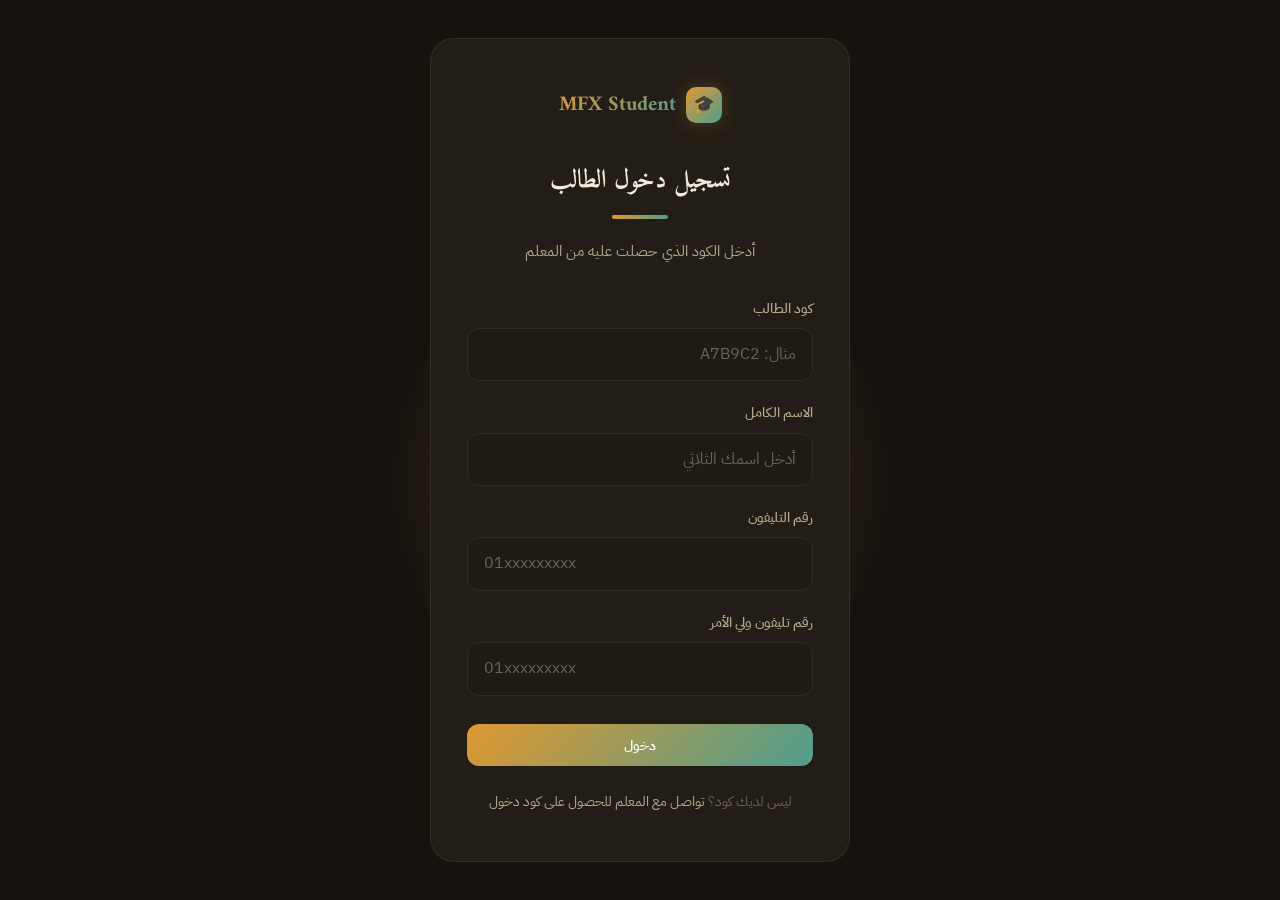
==== chat.html @ ab166a1b "Add files via upload" ====
<!DOCTYPE html>
<html lang="ar" dir="rtl">
<head>
  <meta charset="UTF-8">
  <meta name="viewport" content="width=device-width, initial-scale=1.0">
  <title>المحادثة مع المعلم | MFX Student</title>
  <link href="https://fonts.googleapis.com/css2?family=IBM+Plex+Sans+Arabic:wght@300;400;500;600;700&display=swap" rel="stylesheet">
  <link rel="stylesheet" href="css/style.css">
</head>
<body>
  <nav class="navbar">
    <div class="navbar-inner">
      <a href="index.html" class="logo">
        <div class="logo-mark">🎓</div>
        <span class="text-gradient">MFX Student</span>
      </a>
      <ul class="nav-links">
        <li><a href="index.html">كورساتي</a></li>
        <li><a href="dashboard.html">لوحتي</a></li>
        <li><a href="chat.html">💬 المعلم</a></li>
      </ul>
      <div class="nav-actions">
        <span style="color:var(--text-secondary); font-size:0.9rem;">مرحباً، <span id="nav-name">—</span></span>
        <button class="btn btn-ghost" onclick="logout()">🚪 خروج</button>
      </div>
    </div>
  </nav>

  <section style="padding: 110px 0 40px;">
    <div class="container" style="max-width:700px;">
      <h1 style="font-size:1.6rem; margin-bottom:4px;">💬 المحادثة مع المعلم</h1>
      <p style="color:var(--text-secondary); margin-bottom:24px;">اسأل معلمك عن أي حاجة محتاج توضيح فيها</p>

      <div style="background:var(--bg-card); border:1px solid var(--border); border-radius:var(--radius-lg); display:flex; flex-direction:column; height:60vh;">
        <div id="chat-messages" style="flex:1; overflow-y:auto; padding:20px; display:flex; flex-direction:column; gap:12px;">
          <div class="skel" style="height:40px;"></div>
        </div>
        <div class="empty" id="chat-empty" style="display:none; padding:24px;">
          <div class="empty-icon" style="font-size:2.5rem;">💬</div>
          <h3>ابدأ المحادثة</h3>
          <p>اكتب أول رسالة لمعلمك</p>
        </div>
        <div style="display:flex; gap:10px; padding:16px; border-top:1px solid var(--border);">
          <input type="text" id="chat-input" class="inp" placeholder="اكتب رسالتك..." maxlength="4000" onkeydown="if(event.key==='Enter') sendChatMessage()">
          <button class="btn btn-primary" onclick="sendChatMessage()">إرسال</button>
        </div>
      </div>
    </div>
  </section>

  <script src="js/app.js"></script>
</body>
</html>
---- css/style.css ----
@import url('https://fonts.googleapis.com/css2?family=Amiri:ital,wght@0,400;0,700;1,400&family=IBM+Plex+Sans+Arabic:wght@300;400;500;600;700&display=swap');

/* ============================================================
   "دفتر وحبر" (Notebook & Ink) — a warm, low-glare study theme.
   Built deliberately AWAY from the two AI-default looks: this is
   not cream-paper-with-terracotta, and not near-black-with-neon.
   Instead: a warm charcoal-brown (never pure black — easier on
   the eyes for long exam sessions) with a honey-amber "highlighter"
   accent and a muted ink-teal second accent. Amiri (a classical
   Arabic Naskh serif) carries headings — a nod to exam paper and
   handwritten notebooks — while IBM Plex Sans Arabic stays for
   body text and UI, where clarity matters more than character.
   ============================================================ */
:root {
  --bg: #16130f;
  --bg-elevated: #1e1a14;
  --bg-card: #221d16;
  --bg-glass: rgba(34, 29, 22, 0.72);
  --border: rgba(244, 228, 193, 0.08);
  --border-hover: rgba(244, 228, 193, 0.18);
  --text: #f3ead9;
  --text-secondary: #b6a98e;
  --text-muted: #6e6350;
  --accent: #e0982f;
  --accent-light: #f0b45c;
  --accent-glow: rgba(224, 152, 47, 0.25);
  --accent-2: #4f9d8f;
  --accent-2-glow: rgba(79, 157, 143, 0.2);
  --success: #6fae4e;
  --warning: #e0982f;
  --danger: #cf5d4c;
  --radius-sm: 8px;
  --radius-md: 12px;
  --radius-lg: 16px;
  --radius-xl: 24px;
  --shadow-sm: 0 1px 2px rgba(0,0,0,0.4);
  --shadow-md: 0 4px 20px rgba(0,0,0,0.5);
  --shadow-lg: 0 8px 40px rgba(0,0,0,0.6);
  --shadow-glow: 0 0 40px var(--accent-glow);
  --transition: all 0.25s cubic-bezier(0.4, 0, 0.2, 1);
  --font-display: 'Amiri', 'IBM Plex Sans Arabic', serif;
}

* { margin:0; padding:0; box-sizing:border-box; }
html { scroll-behavior:smooth; }
body {
  font-family: 'IBM Plex Sans Arabic', sans-serif;
  background:
    radial-gradient(circle at 1.5px 1.5px, rgba(244,228,193,0.05) 1px, transparent 0) 0 0/22px 22px,
    var(--bg);
  color: var(--text);
  line-height: 1.7;
  min-height: 100vh;
  direction: rtl;
  -webkit-font-smoothing: antialiased;
}
h1, h2 { font-family: var(--font-display); }

::-webkit-scrollbar { width: 6px; }
::-webkit-scrollbar-track { background: transparent; }
::-webkit-scrollbar-thumb { background: var(--text-muted); border-radius: 3px; }
::selection { background: var(--accent); color: #1a1509; }

/* Visible keyboard focus everywhere — never removed, only restyled */
a:focus-visible, button:focus-visible, input:focus-visible, textarea:focus-visible,
select:focus-visible, .btn:focus-visible, .opt:focus-within {
  outline: 2px solid var(--accent);
  outline-offset: 2px;
}

@media (prefers-reduced-motion: reduce) {
  .anim, .skel { animation: none !important; opacity: 1 !important; }
  * { transition-duration: 0.01ms !important; }
}

.container { max-width: 1200px; margin:0 auto; padding: 0 24px; }
.section { padding: 100px 0; }

.text-gradient {
  font-family: var(--font-display);
  background: linear-gradient(135deg, var(--accent) 0%, var(--accent-2) 100%);
  -webkit-background-clip: text;
  -webkit-text-fill-color: transparent;
  background-clip: text;
}

.glass {
  background: var(--bg-glass);
  backdrop-filter: blur(20px) saturate(180%);
  -webkit-backdrop-filter: blur(20px) saturate(180%);
  border: 1px solid var(--border);
}

/* Navbar */
.navbar {
  position: fixed;
  top:0; left:0; right:0;
  z-index: 1000;
  height: 72px;
  display: flex;
  align-items: center;
  background: rgba(22,19,15,0.82);
  backdrop-filter: blur(20px);
  border-bottom: 1px solid var(--border);
}
.navbar-inner {
  width: 100%;
  max-width: 1200px;
  margin: 0 auto;
  padding: 0 24px;
  display: flex;
  align-items: center;
  justify-content: space-between;
}
.logo {
  display: flex;
  align-items: center;
  gap: 10px;
  text-decoration: none;
  color: var(--text);
  font-weight: 700;
  font-size: 1.3rem;
}
.logo-mark {
  width: 36px; height: 36px;
  border-radius: 10px;
  background: linear-gradient(135deg, var(--accent), var(--accent-2));
  display: flex;
  align-items: center;
  justify-content: center;
  font-size: 1.1rem;
  box-shadow: 0 0 20px var(--accent-glow);
}
.nav-links {
  display: flex;
  gap: 32px;
  list-style: none;
}
.nav-links a {
  color: var(--text-secondary);
  text-decoration: none;
  font-size: 0.9rem;
  font-weight: 500;
  transition: var(--transition);
  position: relative;
}
.nav-links a:hover { color: var(--text); }
.nav-links a::after {
  content: '';
  position: absolute;
  bottom: -6px; left: 50%;
  transform: translateX(-50%);
  width: 0; height: 2px;
  background: linear-gradient(90deg, var(--accent), var(--accent-2));
  border-radius: 2px;
  transition: var(--transition);
}
.nav-links a:hover::after { width: 100%; }
.nav-actions { display: flex; gap: 12px; align-items: center; }

/* Buttons */
.btn {
  display: inline-flex;
  align-items: center;
  justify-content: center;
  gap: 8px;
  padding: 10px 22px;
  border-radius: var(--radius-md);
  font-size: 0.9rem;
  font-weight: 600;
  text-decoration: none;
  border: none;
  cursor: pointer;
  transition: var(--transition);
  font-family: inherit;
  white-space: nowrap;
}
.btn-primary {
  background: linear-gradient(135deg, var(--accent), var(--accent-2));
  color: white;
  box-shadow: 0 0 0 0 var(--accent-glow);
}
.btn-primary:hover {
  transform: translateY(-2px);
  box-shadow: 0 8px 30px var(--accent-glow), 0 0 0 1px rgba(244,228,193,0.12) inset;
}
.btn-secondary {
  background: var(--bg-elevated);
  color: var(--text);
  border: 1px solid var(--border);
}
.btn-secondary:hover {
  border-color: var(--border-hover);
  background: rgba(244,228,193,0.04);
  transform: translateY(-1px);
}
.btn-ghost {
  background: transparent;
  color: var(--text-secondary);
}
.btn-ghost:hover { color: var(--text); }
.btn-danger {
  background: rgba(239,68,68,0.1);
  color: var(--danger);
  border: 1px solid rgba(239,68,68,0.2);
}
.btn-danger:hover {
  background: rgba(239,68,68,0.2);
  transform: translateY(-1px);
}
.btn-lg { padding: 14px 32px; font-size: 1rem; }
.btn-sm { padding: 6px 14px; font-size: 0.8rem; }

/* Hero */
.hero {
  position: relative;
  padding: 160px 0 100px;
  overflow: hidden;
  text-align: center;
}
.hero::before {
  content: '';
  position: absolute;
  top: -50%; left: 50%;
  transform: translateX(-50%);
  width: 800px; height: 800px;
  background: radial-gradient(circle, var(--accent-glow) 0%, transparent 70%);
  pointer-events: none;
}
.hero h1 {
  font-size: clamp(2.5rem, 6vw, 4.5rem);
  font-weight: 700;
  line-height: 1.15;
  margin-bottom: 24px;
  position: relative;
  z-index: 1;
  letter-spacing: -0.02em;
}
.hero p {
  font-size: 1.2rem;
  color: var(--text-secondary);
  max-width: 560px;
  margin: 0 auto 40px;
  position: relative;
  z-index: 1;
}
.hero-actions {
  display: flex;
  gap: 16px;
  justify-content: center;
  flex-wrap: wrap;
  position: relative;
  z-index: 1;
}

/* Cards */
.card {
  background: var(--bg-card);
  border: 1px solid var(--border);
  border-radius: var(--radius-lg);
  overflow: hidden;
  transition: var(--transition);
  position: relative;
}
.card::before {
  content: '';
  position: absolute;
  top: 0; left: 0; right: 0;
  height: 1px;
  background: linear-gradient(90deg, transparent, rgba(244,228,193,0.1), transparent);
}
.card:hover {
  border-color: var(--border-hover);
  transform: translateY(-6px);
  box-shadow: var(--shadow-lg), 0 0 60px rgba(224,152,47,0.08);
}
.card-img {
  width: 100%;
  height: 200px;
  background: linear-gradient(135deg, #241f17 0%, #17140f 50%, #241f17 100%);
  display: flex;
  align-items: center;
  justify-content: center;
  font-size: 3.5rem;
  position: relative;
  overflow: hidden;
}
.card-img::after {
  content: '';
  position: absolute;
  inset: 0;
  background: linear-gradient(to top, var(--bg-card), transparent 60%);
}
.card-body { padding: 24px; }
.card-tag {
  display: inline-block;
  padding: 4px 12px;
  background: rgba(224,152,47,0.1);
  color: var(--accent-light);
  border-radius: 100px;
  font-size: 0.75rem;
  font-weight: 600;
  margin-bottom: 12px;
}
.card h3 { font-size: 1.15rem; font-weight: 600; margin-bottom: 8px; line-height: 1.4; }
.card p { color: var(--text-secondary); font-size: 0.9rem; line-height: 1.7; margin-bottom: 16px; }
.card-footer {
  display: flex;
  align-items: center;
  justify-content: space-between;
  padding-top: 16px;
  border-top: 1px solid var(--border);
}
.card-price { font-size: 1.4rem; font-weight: 700; }
.card-price span { font-size: 0.8rem; color: var(--text-muted); font-weight: 400; }

/* Grids */
.grid-3 {
  display: grid;
  grid-template-columns: repeat(auto-fill, minmax(320px, 1fr));
  gap: 24px;
}
.grid-4 {
  display: grid;
  grid-template-columns: repeat(auto-fill, minmax(260px, 1fr));
  gap: 20px;
}

/* Feature cards */
.feature-card {
  padding: 32px;
  background: var(--bg-card);
  border: 1px solid var(--border);
  border-radius: var(--radius-lg);
  transition: var(--transition);
}
.feature-card:hover {
  border-color: rgba(224,152,47,0.3);
  box-shadow: 0 0 40px rgba(224,152,47,0.06);
}
.feature-icon {
  width: 48px; height: 48px;
  border-radius: var(--radius-md);
  background: linear-gradient(135deg, var(--accent), var(--accent-2));
  display: flex;
  align-items: center;
  justify-content: center;
  font-size: 1.4rem;
  margin-bottom: 20px;
  box-shadow: 0 4px 20px var(--accent-glow);
}
.feature-card h3 { font-size: 1.05rem; font-weight: 600; margin-bottom: 8px; }
.feature-card p { color: var(--text-secondary); font-size: 0.9rem; line-height: 1.7; }

/* Tabs */
.tabs {
  display: flex;
  gap: 4px;
  border-bottom: 1px solid var(--border);
  margin-bottom: 32px;
  overflow-x: auto;
}
.tab {
  padding: 14px 24px;
  background: none;
  border: none;
  color: var(--text-secondary);
  font-family: inherit;
  font-size: 0.9rem;
  font-weight: 600;
  cursor: pointer;
  border-bottom: 2px solid transparent;
  transition: var(--transition);
  white-space: nowrap;
}
.tab:hover { color: var(--text); }
.tab.active { color: var(--text); border-bottom-color: var(--accent); }

/* Accordion */
.accordion-item {
  background: var(--bg-card);
  border: 1px solid var(--border);
  border-radius: var(--radius-md);
  overflow: hidden;
  margin-bottom: 8px;
}
.accordion-header {
  padding: 18px 22px;
  display: flex;
  align-items: center;
  justify-content: space-between;
  cursor: pointer;
  transition: var(--transition);
  user-select: none;
}
.accordion-header:hover { background: rgba(244,228,193,0.03); }
.accordion-header h4 { font-size: 0.95rem; font-weight: 600; }
.accordion-header .meta {
  display: flex;
  align-items: center;
  gap: 16px;
  color: var(--text-muted);
  font-size: 0.85rem;
}
.accordion-content {
  padding: 0 22px 22px;
  display: none;
}
.accordion-item.open .accordion-content { display: block; }
.accordion-item.open .accordion-header { border-bottom: 1px solid var(--border); }

/* Exam */
.exam-wrap {
  max-width: 800px;
  margin: 0 auto;
  padding: 120px 24px 60px;
}
.exam-header { text-align: center; margin-bottom: 48px; }
.timer {
  display: inline-flex;
  align-items: center;
  gap: 10px;
  padding: 10px 24px;
  background: var(--bg-card);
  border: 1px solid var(--border);
  border-radius: 100px;
  font-size: 1.1rem;
  font-weight: 700;
  font-family: monospace;
  letter-spacing: 1px;
  transition: var(--transition);
}
/* Last minute of an exam — clear, calm urgency: color only, no motion
   that could distract from actually finishing the exam. */
.timer.timer-low {
  color: var(--danger);
  border-color: var(--danger);
  background: rgba(207,93,76,0.08);
}

/* Question navigator — answered vs. unanswered at a glance, so a student
   can jump straight to what's left instead of re-reading every question. */
.q-nav-pill {
  width: 38px; height: 38px; border-radius: 50%; padding: 0;
  border: 1px solid var(--border); background: var(--bg-card);
  color: var(--text-secondary); font-weight: 600; font-size: 0.85rem;
  cursor: pointer; transition: var(--transition);
}
.q-nav-pill:hover { border-color: var(--border-hover); }
.q-nav-pill.answered {
  background: rgba(79,157,143,0.12); border-color: var(--accent-2); color: var(--accent-2);
}
.q-nav-pill.current {
  background: linear-gradient(135deg, var(--accent), var(--accent-2));
  border-color: transparent; color: #1a1509;
  box-shadow: 0 0 0 3px var(--accent-glow);
}
.q-card {
  background: var(--bg-card);
  border: 1px solid var(--border);
  border-radius: var(--radius-lg);
  padding: 32px;
  margin-bottom: 20px;
}
.q-num {
  display: inline-block;
  padding: 4px 14px;
  background: linear-gradient(135deg, var(--accent), var(--accent-2));
  color: white;
  border-radius: 100px;
  font-size: 0.75rem;
  font-weight: 700;
  margin-bottom: 16px;
}
.q-text { font-size: 1.1rem; font-weight: 600; margin-bottom: 24px; line-height: 1.8; }
.opts { display: flex; flex-direction: column; gap: 10px; }
.opt {
  display: flex;
  align-items: center;
  gap: 14px;
  padding: 16px 20px;
  background: var(--bg-elevated);
  border: 1px solid var(--border);
  border-radius: var(--radius-md);
  cursor: pointer;
  transition: var(--transition);
}
.opt:hover { border-color: rgba(224,152,47,0.4); background: rgba(224,152,47,0.04); }
.opt input[type="radio"] { width: 20px; height: 20px; accent-color: var(--accent); flex-shrink: 0; }
.opt.sel { border-color: var(--accent); background: rgba(224,152,47,0.08); }

/* Auth */
.auth-wrap {
  min-height: 100vh;
  display: flex;
  align-items: center;
  justify-content: center;
  padding: 24px;
  position: relative;
  overflow: hidden;
}
.auth-wrap::before {
  content: '';
  position: absolute;
  top: 20%; left: 50%;
  transform: translateX(-50%);
  width: 600px; height: 600px;
  background: radial-gradient(circle, var(--accent-glow) 0%, transparent 60%);
  pointer-events: none;
}
.auth-card {
  width: 100%;
  max-width: 420px;
  background: var(--bg-card);
  border: 1px solid var(--border);
  border-radius: var(--radius-xl);
  padding: 48px 36px;
  position: relative;
  z-index: 1;
}
.auth-card .logo { justify-content: center; margin-bottom: 36px; }
.auth-card h2 {
  text-align: center; margin-bottom: 20px; font-size: 1.6rem;
  position: relative; padding-bottom: 16px;
}
/* Signature motif: a short two-tone "highlighter" stroke under the title —
   the one deliberately handmade-feeling accent in an otherwise disciplined,
   quiet layout. Pure CSS, no image asset. */
.auth-card h2::after {
  content: '';
  position: absolute; bottom: 0; right: 50%; transform: translateX(50%);
  width: 56px; height: 4px; border-radius: 4px;
  background: linear-gradient(90deg, var(--accent), var(--accent-2));
}
.auth-card > p { text-align: center; color: var(--text-secondary); margin-bottom: 32px; font-size: 0.95rem; }
.form-group { margin-bottom: 20px; }
.form-group label {
  display: block;
  margin-bottom: 8px;
  font-size: 0.85rem;
  font-weight: 500;
  color: var(--text-secondary);
}
.inp {
  width: 100%;
  padding: 13px 16px;
  background: var(--bg-elevated);
  border: 1px solid var(--border);
  border-radius: var(--radius-md);
  color: var(--text);
  font-family: inherit;
  font-size: 0.95rem;
  transition: var(--transition);
}
.inp:focus { outline: none; border-color: var(--accent); box-shadow: 0 0 0 3px var(--accent-glow); }
.inp::placeholder { color: var(--text-muted); }

/* Empty states */
.empty {
  text-align: center;
  padding: 80px 24px;
  color: var(--text-muted);
}
.empty-icon { font-size: 4rem; margin-bottom: 20px; opacity: 0.5; }
.empty h3 { color: var(--text-secondary); margin-bottom: 8px; font-size: 1.1rem; }
.empty p { font-size: 0.9rem; max-width: 400px; margin: 0 auto; }

/* Badges */
.badge {
  display: inline-flex;
  align-items: center;
  gap: 6px;
  padding: 5px 12px;
  border-radius: 100px;
  font-size: 0.75rem;
  font-weight: 600;
}
.badge-ok { background: rgba(34,197,94,0.1); color: #4ade80; }
.badge-warn { background: rgba(245,158,11,0.1); color: #fbbf24; }
.badge-err { background: rgba(239,68,68,0.1); color: #f87171; }
.badge-info { background: rgba(224,152,47,0.1); color: var(--accent-light); }

/* Progress */
.prog { width: 100%; height: 6px; background: var(--bg-elevated); border-radius: 100px; overflow: hidden; }
.prog-fill { height: 100%; background: linear-gradient(90deg, var(--accent), var(--accent-2)); border-radius: 100px; transition: width 0.5s ease; }

/* Toast */
.toast {
  position: fixed;
  bottom: 28px;
  left: 50%;
  transform: translateX(-50%) translateY(100px);
  padding: 14px 28px;
  background: var(--bg-card);
  border: 1px solid var(--border);
  border-radius: var(--radius-md);
  color: var(--text);
  font-size: 0.9rem;
  font-weight: 500;
  z-index: 9999;
  opacity: 0;
  transition: all 0.4s cubic-bezier(0.4, 0, 0.2, 1);
  box-shadow: var(--shadow-lg);
}
.toast.on { transform: translateX(-50%) translateY(0); opacity: 1; }

/* Section header */
.sec-head { text-align: center; margin-bottom: 64px; }
.sec-head h2 {
  font-size: clamp(1.8rem, 4vw, 2.6rem); margin-bottom: 20px; font-weight: 700;
  position: relative; display: inline-block; padding-bottom: 18px;
}
.sec-head h2::after {
  content: '';
  position: absolute; bottom: 0; right: 50%; transform: translateX(50%);
  width: 72px; height: 4px; border-radius: 4px;
  background: linear-gradient(90deg, var(--accent), var(--accent-2));
}
.sec-head p { color: var(--text-secondary); font-size: 1.05rem; max-width: 520px; margin: 0 auto; line-height: 1.7; }

/* Footer */
.footer {
  border-top: 1px solid var(--border);
  padding: 40px 0;
  text-align: center;
  color: var(--text-muted);
  font-size: 0.85rem;
}

/* Animations */
@keyframes fadeUp {
  from { opacity: 0; transform: translateY(30px); }
  to { opacity: 1; transform: translateY(0); }
}
.anim { animation: fadeUp 0.7s ease forwards; opacity: 0; }
.d1 { animation-delay: 0.1s; }
.d2 { animation-delay: 0.2s; }
.d3 { animation-delay: 0.3s; }

/* Skeleton */
.skel {
  background: linear-gradient(90deg, var(--bg-elevated) 25%, var(--bg-card) 50%, var(--bg-elevated) 75%);
  background-size: 200% 100%;
  animation: shimmer 1.5s infinite;
  border-radius: var(--radius-md);
}
@keyframes shimmer {
  0% { background-position: 200% 0; }
  100% { background-position: -200% 0; }
}

/* Dashboard sidebar */
.dash-sidebar {
  width: 260px;
  height: 100vh;
  position: fixed;
  right: 0; top: 0;
  background: var(--bg-card);
  border-left: 1px solid var(--border);
  padding: 24px;
  z-index: 100;
  overflow-y: auto;
}
.dash-main {
  margin-right: 260px;
  padding: 96px 32px 32px;
  min-height: 100vh;
}
.dash-nav-item {
  display: flex;
  align-items: center;
  gap: 12px;
  padding: 12px 16px;
  border-radius: var(--radius-md);
  color: var(--text-secondary);
  text-decoration: none;
  font-size: 0.9rem;
  font-weight: 500;
  transition: var(--transition);
  margin-bottom: 4px;
}
.dash-nav-item:hover, .dash-nav-item.active {
  background: rgba(224,152,47,0.08);
  color: var(--text);
}
.dash-nav-item.active { border-right: 2px solid var(--accent); }

.stat-card {
  background: var(--bg-card);
  border: 1px solid var(--border);
  border-radius: var(--radius-lg);
  padding: 24px;
  transition: var(--transition);
}
.stat-card:hover { border-color: var(--border-hover); }
.stat-value { font-size: 2rem; font-weight: 700; margin-bottom: 4px; }
.stat-label { color: var(--text-secondary); font-size: 0.85rem; }

/* Table */
.table-wrap { overflow-x: auto; }
table {
  width: 100%;
  border-collapse: collapse;
  font-size: 0.9rem;
}
th, td {
  padding: 14px 16px;
  text-align: right;
  border-bottom: 1px solid var(--border);
}
th {
  color: var(--text-secondary);
  font-weight: 600;
  font-size: 0.8rem;
  text-transform: uppercase;
  letter-spacing: 0.5px;
}
tr:hover td { background: rgba(244,228,193,0.03); }

/* Leaderboard */
.leaderboard-item {
  display: flex;
  align-items: center;
  gap: 16px;
  padding: 16px 20px;
  background: var(--bg-card);
  border: 1px solid var(--border);
  border-radius: var(--radius-md);
  margin-bottom: 8px;
  transition: var(--transition);
}
.leaderboard-item:hover { border-color: var(--border-hover); }
.leaderboard-rank {
  width: 36px; height: 36px;
  border-radius: 50%;
  display: flex;
  align-items: center;
  justify-content: center;
  font-weight: 700;
  font-size: 0.9rem;
  flex-shrink: 0;
}
.rank-1 { background: linear-gradient(135deg, #fbbf24, #f59e0b); color: #000; }
.rank-2 { background: linear-gradient(135deg, #e5e7eb, #9ca3af); color: #000; }
.rank-3 { background: linear-gradient(135deg, #fdba74, #ea580c); color: #000; }
.rank-other { background: var(--bg-elevated); color: var(--text-secondary); }

/* Responsive */
@media (max-width: 768px) {
  .nav-links { display: none; }
  .hero { padding: 130px 0 60px; }
  .hero h1 { font-size: 2rem; }
  .section { padding: 60px 0; }
  .grid-3, .grid-4 { grid-template-columns: 1fr; }
  .auth-card { padding: 36px 24px; }
  .dash-sidebar { display: none; }
  .dash-main { margin-right: 0; padding: 80px 16px 16px; }

  /* Video / presentation viewer pages (video.html, presentation.html):
     on a phone, every extra pixel of top padding and side margin pushes
     the actual player further down and makes it narrower for no reason —
     this is the single biggest "does this feel made for my phone" cue,
     so the player gets almost the full screen width and the page starts
     right under the navbar instead of leaving a big empty gap. */
  .viewer-section { padding: 74px 0 24px !important; }
  .viewer-container { padding: 0 8px !important; }
  .viewer-frame-wrap { border-radius: 10px !important; }
}

@media (max-width: 480px) {
  /* Very small phones: shave the last bit of side margin so the frame
     is essentially edge-to-edge, matching how a native video app looks. */
  .viewer-container { padding: 0 4px !important; }
  .viewer-frame-wrap { border-radius: 6px !important; }
}

/* ===== Global loading spinner (lightweight, no heavy animation) ===== */
.mfx-spinner {
  display: inline-block;
  width: 18px;
  height: 18px;
  border: 2px solid rgba(255,255,255,0.25);
  border-top-color: currentColor;
  border-radius: 50%;
  animation: mfx-spin 0.6s linear infinite;
  vertical-align: -3px;
  margin-left: 8px;
}
@keyframes mfx-spin { to { transform: rotate(360deg); } }

.btn[disabled], .btn.is-loading {
  opacity: 0.7;
  cursor: not-allowed;
  pointer-events: none;
}

/* Full-page loading overlay shown while a page's initial data is being
   fetched, so the student sees a spinner instead of a blank page. */
.mfx-page-loader {
  position: fixed; inset: 0; z-index: 9999;
  display: flex; align-items: center; justify-content: center;
  background: var(--bg);
  transition: opacity 0.2s ease;
}
.mfx-page-loader.is-hiding { opacity: 0; pointer-events: none; }
.mfx-page-loader-content { display: flex; flex-direction: column; align-items: center; gap: 14px; }
.mfx-page-loader-credit {
  font-family: var(--font-display);
  font-size: 1rem; font-weight: 700; letter-spacing: 0.5px;
  background: linear-gradient(135deg, var(--accent), var(--accent-2));
  -webkit-background-clip: text; -webkit-text-fill-color: transparent; background-clip: text;
}
.mfx-page-loader-ring {
  width: 44px; height: 44px;
  border: 3px solid rgba(255,255,255,0.15);
  border-top-color: var(--accent);
  border-radius: 50%;
  animation: mfx-spin 0.7s linear infinite;
}

/* Full-card "pending results" state after submit but before the teacher
   publishes results — no score, no ranking, just a calm confirmation. */
.results-pending {
  text-align: center;
}
.results-pending .icon { font-size: 3rem; margin-bottom: 12px; }

/* Listening question audio player — rendered once and never re-created on
   answer selection, so it never restarts playback. */
.q-audio {
  width: 100%;
  margin-bottom: 16px;
}

/* Small inline autosave indicator */
.autosave-status {
  font-size: 0.75rem;
  color: var(--text-muted);
  margin-top: 8px;
  min-height: 1em;
}

/* ===== VOCABULARY SECTION ENHANCEMENTS ===== */
.vocab-card {
  display: flex;
  align-items: center;
  justify-content: space-between;
  gap: 12px;
  padding: 16px 20px;
  background: linear-gradient(135deg, var(--bg-card) 0%, var(--bg-elevated) 100%);
  border: 1px solid var(--border-hover);
  border-radius: var(--radius-md);
  transition: var(--transition);
  cursor: default;
}

.vocab-card:hover {
  background: linear-gradient(135deg, var(--bg-elevated) 0%, var(--bg-card) 100%);
  border-color: var(--accent-glow);
  box-shadow: 0 0 20px var(--accent-glow);
}

.vocab-word {
  font-weight: 600;
  font-size: 1.1rem;
  color: var(--text);
  letter-spacing: 0.5px;
}

.vocab-lang-badge {
  display: inline-block;
  padding: 4px 12px;
  background: var(--accent-glow);
  color: var(--accent);
  font-size: 0.75rem;
  font-weight: 600;
  border-radius: 20px;
  text-transform: uppercase;
}

.vocab-play-btn {
  padding: 8px 16px;
  font-size: 0.95rem;
  transition: var(--transition);
}

.vocab-play-btn:active {
  transform: scale(0.95);
}

/* ===== FORM ENHANCEMENTS ===== */
.btn.active {
  background: var(--accent) !important;
  color: #1a1509 !important;
  box-shadow: var(--shadow-glow) !important;
}

.mode-toggle {
  display: flex;
  gap: 8px;
  margin-bottom: 16px;
  border-bottom: 2px solid var(--border);
  padding-bottom: 12px;
}

.mode-toggle .btn {
  flex: 1;
  border-radius: var(--radius-md) var(--radius-md) 0 0;
  border-bottom: 3px solid transparent;
  transition: var(--transition);
}

.mode-toggle .btn.active {
  border-bottom-color: var(--accent);
  background: transparent;
  color: var(--accent);
}

.inp {
  font-size: 1rem;
  line-height: 1.6;
}

textarea.inp {
  resize: vertical;
  font-family: 'IBM Plex Sans Arabic', monospace;
}

/* ===== RESPONSIVE IMPROVEMENTS ===== */
@media (max-width: 768px) {
  .vocab-card {
    flex-direction: column;
    align-items: flex-start;
    gap: 12px;
  }
  
  .vocab-card > div:last-child {
    width: 100%;
    display: flex;
    gap: 8px;
  }
  
  .vocab-card .btn {
    flex: 1;
    min-width: 0;
  }

  .mode-toggle {
    flex-direction: column;
  }

  .mode-toggle .btn {
    border-bottom: none;
    border-right: 3px solid transparent;
  }

  .mode-toggle .btn.active {
    border-right-color: var(--accent);
    border-bottom: none;
  }
}

/* ===== LOADING STATE ===== */
.vocab-play-btn:disabled {
  opacity: 0.6;
  cursor: not-allowed;
}

.vocab-play-btn:disabled:hover {
  transform: none;
}
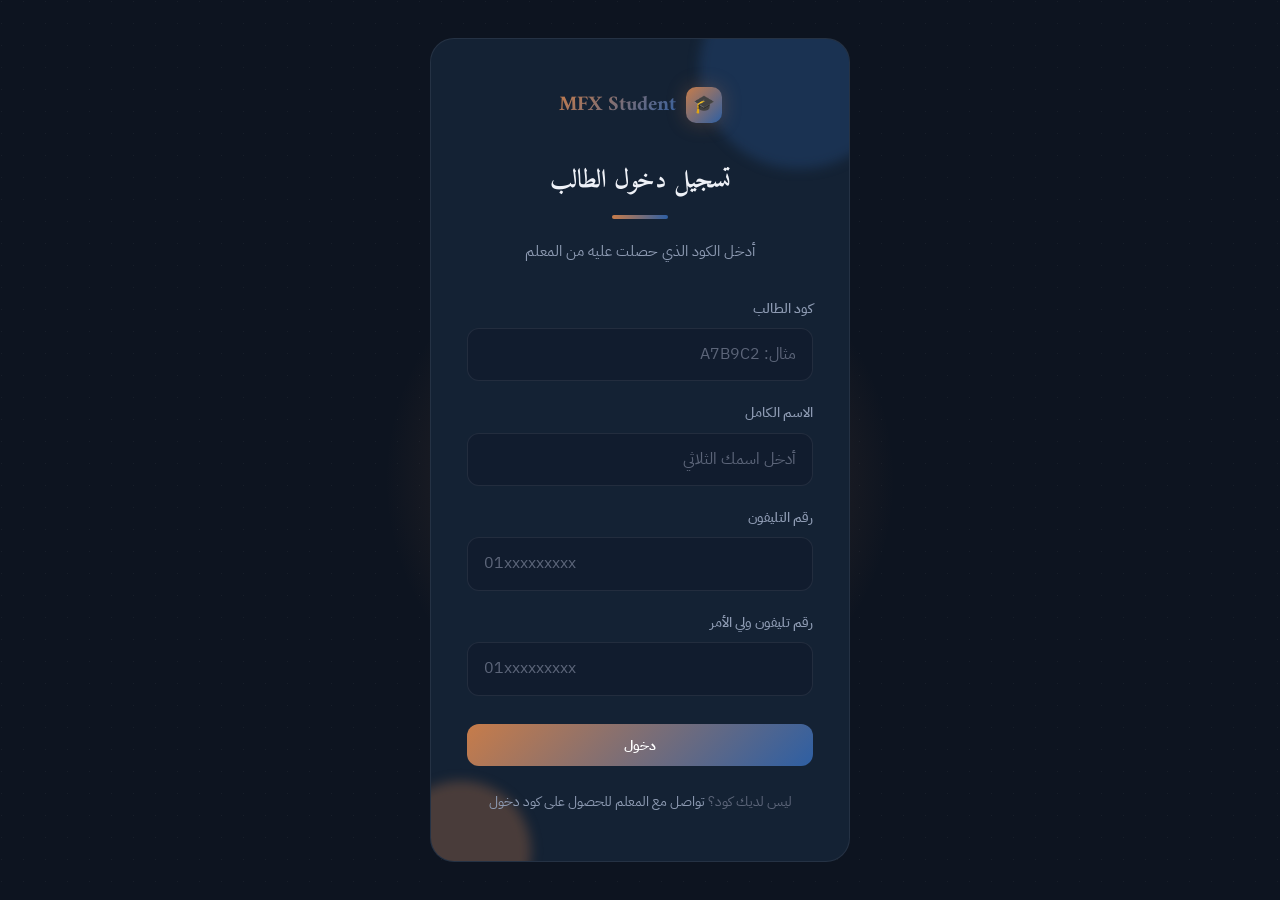
==== commit e02e6ad2: "Add files via upload" ====
--- a/chat.html
+++ b/chat.html
@@ -14,6 +14,7 @@
         <div class="logo-mark">🎓</div>
         <span class="text-gradient">MFX Student</span>
       </a>
+      <button class="mfx-nav-toggle" onclick="toggleMfxNav()" aria-label="فتح القائمة">☰</button>
       <ul class="nav-links">
         <li><a href="index.html">كورساتي</a></li>
         <li><a href="dashboard.html">لوحتي</a></li>
--- a/css/style.css
+++ b/css/style.css
@@ -13,23 +13,29 @@
    body text and UI, where clarity matters more than character.
    ============================================================ */
 :root {
-  --bg: #16130f;
-  --bg-elevated: #1e1a14;
-  --bg-card: #221d16;
-  --bg-glass: rgba(34, 29, 22, 0.72);
-  --border: rgba(244, 228, 193, 0.08);
-  --border-hover: rgba(244, 228, 193, 0.18);
-  --text: #f3ead9;
-  --text-secondary: #b6a98e;
-  --text-muted: #6e6350;
-  --accent: #e0982f;
-  --accent-light: #f0b45c;
-  --accent-glow: rgba(224, 152, 47, 0.25);
-  --accent-2: #4f9d8f;
-  --accent-2-glow: rgba(79, 157, 143, 0.2);
-  --success: #6fae4e;
-  --warning: #e0982f;
-  --danger: #cf5d4c;
+  /* "أزرق ليلي ونحاسي" (Midnight & Copper) — chosen design direction:
+     a cool midnight-blue base instead of the old warm charcoal-brown,
+     with a warm copper primary accent and a muted midnight-blue second
+     accent for contrast. Deliberately away from the purple/cyan
+     "generic AI" gradient look. Same tokens as the admin site, kept in
+     sync deliberately. */
+  --bg: #0d1420;
+  --bg-elevated: #111c2e;
+  --bg-card: #142234;
+  --bg-glass: rgba(20, 34, 52, 0.72);
+  --border: rgba(238, 241, 247, 0.08);
+  --border-hover: rgba(238, 241, 247, 0.18);
+  --text: #eef1f7;
+  --text-secondary: #8e9bb3;
+  --text-muted: #5c6579;
+  --accent: #c77c4a;
+  --accent-light: #d99a6e;
+  --accent-glow: rgba(199, 124, 74, 0.3);
+  --accent-2: #2e5fa3;
+  --accent-2-glow: rgba(46, 95, 163, 0.28);
+  --success: #4caf7d;
+  --warning: #d6a24a;
+  --danger: #d1594f;
   --radius-sm: 8px;
   --radius-md: 12px;
   --radius-lg: 16px;
@@ -47,7 +53,7 @@
 body {
   font-family: 'IBM Plex Sans Arabic', sans-serif;
   background:
-    radial-gradient(circle at 1.5px 1.5px, rgba(244,228,193,0.05) 1px, transparent 0) 0 0/22px 22px,
+    radial-gradient(circle at 1.5px 1.5px, rgba(238,241,247,0.05) 1px, transparent 0) 0 0/22px 22px,
     var(--bg);
   color: var(--text);
   line-height: 1.7;
@@ -100,7 +106,7 @@
   height: 72px;
   display: flex;
   align-items: center;
-  background: rgba(22,19,15,0.82);
+  background: rgba(13,20,32,0.82);
   backdrop-filter: blur(20px);
   border-bottom: 1px solid var(--border);
 }
@@ -159,6 +165,21 @@
 .nav-links a:hover::after { width: 100%; }
 .nav-actions { display: flex; gap: 12px; align-items: center; }
 
+/* Hamburger button for the nav-links dropdown above — hidden on desktop
+   (where nav-links is already always visible), shown only ≤768px via
+   the media query below. */
+.mfx-nav-toggle {
+  display: none;
+  align-items: center; justify-content: center;
+  width: 40px; height: 40px;
+  background: transparent;
+  border: 1px solid var(--border);
+  border-radius: var(--radius-md);
+  color: var(--text);
+  font-size: 1.2rem;
+  cursor: pointer;
+}
+
 /* Buttons */
 .btn {
   display: inline-flex;
@@ -183,7 +204,7 @@
 }
 .btn-primary:hover {
   transform: translateY(-2px);
-  box-shadow: 0 8px 30px var(--accent-glow), 0 0 0 1px rgba(244,228,193,0.12) inset;
+  box-shadow: 0 8px 30px var(--accent-glow), 0 0 0 1px rgba(238,241,247,0.12) inset;
 }
 .btn-secondary {
   background: var(--bg-elevated);
@@ -192,7 +213,7 @@
 }
 .btn-secondary:hover {
   border-color: var(--border-hover);
-  background: rgba(244,228,193,0.04);
+  background: rgba(238,241,247,0.04);
   transform: translateY(-1px);
 }
 .btn-ghost {
@@ -223,10 +244,30 @@
   content: '';
   position: absolute;
   top: -50%; left: 50%;
-  transform: translateX(-50%);
   width: 800px; height: 800px;
   background: radial-gradient(circle, var(--accent-glow) 0%, transparent 70%);
   pointer-events: none;
+  animation: mfx-hero-drift 9s ease-in-out infinite;
+}
+/* Second, smaller glow in the second accent color — was missing before,
+   so the hero only ever breathed in one color. Drifts opposite the
+   first for a subtle parallax feel instead of both moving in sync. */
+.hero::after {
+  content: '';
+  position: absolute;
+  bottom: -30%; right: 8%;
+  width: 420px; height: 420px;
+  background: radial-gradient(circle, var(--accent-2-glow) 0%, transparent 70%);
+  pointer-events: none;
+  animation: mfx-hero-drift-2 7s ease-in-out infinite;
+}
+@keyframes mfx-hero-drift {
+  0%, 100% { transform: translateX(-50%) translateY(0); }
+  50% { transform: translateX(-50%) translateY(24px); }
+}
+@keyframes mfx-hero-drift-2 {
+  0%, 100% { transform: translate(0, 0) scale(1); }
+  50% { transform: translate(-18px, -14px) scale(1.08); }
 }
 .hero h1 {
   font-size: clamp(2.5rem, 6vw, 4.5rem);
@@ -268,7 +309,7 @@
   position: absolute;
   top: 0; left: 0; right: 0;
   height: 1px;
-  background: linear-gradient(90deg, transparent, rgba(244,228,193,0.1), transparent);
+  background: linear-gradient(90deg, transparent, rgba(238,241,247,0.1), transparent);
 }
 .card:hover {
   border-color: var(--border-hover);
@@ -394,7 +435,7 @@
   transition: var(--transition);
   user-select: none;
 }
-.accordion-header:hover { background: rgba(244,228,193,0.03); }
+.accordion-header:hover { background: rgba(238,241,247,0.03); }
 .accordion-header h4 { font-size: 0.95rem; font-weight: 600; }
 .accordion-header .meta {
   display: flex;
@@ -517,8 +558,36 @@
   border-radius: var(--radius-xl);
   padding: 48px 36px;
   position: relative;
+  overflow: hidden;
   z-index: 1;
 }
+/* Same drifting-blob motif as the hero, scaled down for a card — gives
+   the login screen a bit of life instead of sitting completely static. */
+.auth-card::before {
+  content: '';
+  position: absolute;
+  top: -70px; right: -50px;
+  width: 200px; height: 200px;
+  border-radius: 50%;
+  background: var(--accent-2-glow);
+  filter: blur(6px);
+  pointer-events: none;
+  z-index: 0;
+  animation: mfx-drift-1 8s ease-in-out infinite;
+}
+.auth-card::after {
+  content: '';
+  position: absolute;
+  bottom: -60px; left: -40px;
+  width: 140px; height: 140px;
+  border-radius: 50%;
+  background: var(--accent-glow);
+  filter: blur(6px);
+  pointer-events: none;
+  z-index: 0;
+  animation: mfx-drift-2 6s ease-in-out infinite;
+}
+.auth-card > * { position: relative; z-index: 1; }
 .auth-card .logo { justify-content: center; margin-bottom: 36px; }
 .auth-card h2 {
   text-align: center; margin-bottom: 20px; font-size: 1.6rem;
@@ -716,7 +785,7 @@
   text-transform: uppercase;
   letter-spacing: 0.5px;
 }
-tr:hover td { background: rgba(244,228,193,0.03); }
+tr:hover td { background: rgba(238,241,247,0.03); }
 
 /* Leaderboard */
 .leaderboard-item {
@@ -748,7 +817,25 @@
 
 /* Responsive */
 @media (max-width: 768px) {
-  .nav-links { display: none; }
+  /* FIX: this used to just hide the nav links (كورساتي / لوحتي /
+     المتصدرين / المعلم) with no way back to them — that's what made
+     those pages unreachable from a phone. Now the hamburger button
+     (added next to the logo) toggles them open as a dropdown instead. */
+  .nav-links {
+    display: none;
+    position: absolute;
+    top: 72px; right: 0; left: 0;
+    flex-direction: column;
+    gap: 4px;
+    background: var(--bg-card);
+    border-bottom: 1px solid var(--border);
+    padding: 12px 24px 16px;
+    z-index: 999;
+  }
+  .nav-links.mfx-open { display: flex; }
+  .nav-links a { display: block; padding: 10px 4px; }
+  .nav-links a::after { display: none; }
+  .mfx-nav-toggle { display: flex; }
   .hero { padding: 130px 0 60px; }
   .hero h1 { font-size: 2rem; }
   .section { padding: 60px 0; }
@@ -775,13 +862,16 @@
   .viewer-frame-wrap { border-radius: 6px !important; }
 }
 
-/* ===== Global loading spinner (lightweight, no heavy animation) ===== */
+/* ===== Global loading spinner — two-tone (accent + accent-2), so even
+   the small inline version carries the midnight/copper identity instead
+   of a flat single-color ring. ===== */
 .mfx-spinner {
   display: inline-block;
   width: 18px;
   height: 18px;
-  border: 2px solid rgba(255,255,255,0.25);
-  border-top-color: currentColor;
+  border: 2px solid rgba(255,255,255,0.2);
+  border-top-color: var(--accent);
+  border-left-color: var(--accent-2);
   border-radius: 50%;
   animation: mfx-spin 0.6s linear infinite;
   vertical-align: -3px;
@@ -789,6 +879,34 @@
 }
 @keyframes mfx-spin { to { transform: rotate(360deg); } }
 
+/* ===== Decorative drifting blobs — soft, slow-moving color washes used
+   behind hero/auth/loader content for a bit of life without being loud.
+   Usage: wrap a positioned container with overflow:hidden and drop
+   <span class="mfx-blob mfx-blob-1"></span><span class="mfx-blob mfx-blob-2"></span>
+   inside it, before the real content. ===== */
+.mfx-blob {
+  position: absolute;
+  border-radius: 50%;
+  filter: blur(18px);
+  opacity: 0.35;
+  pointer-events: none;
+  z-index: 0;
+}
+.mfx-blob-1 {
+  width: 180px; height: 180px;
+  background: var(--accent-2);
+  top: -60px; right: -40px;
+  animation: mfx-drift-1 8s ease-in-out infinite;
+}
+.mfx-blob-2 {
+  width: 120px; height: 120px;
+  background: var(--accent);
+  bottom: -40px; left: -30px;
+  animation: mfx-drift-2 6s ease-in-out infinite;
+}
+@keyframes mfx-drift-1 { 0%, 100% { transform: translate(0,0) scale(1); } 50% { transform: translate(-16px, 16px) scale(1.1); } }
+@keyframes mfx-drift-2 { 0%, 100% { transform: translate(0,0) scale(1); } 50% { transform: translate(14px, -12px) scale(0.9); } }
+
 .btn[disabled], .btn.is-loading {
   opacity: 0.7;
   cursor: not-allowed;
@@ -796,27 +914,111 @@
 }
 
 /* Full-page loading overlay shown while a page's initial data is being
-   fetched, so the student sees a spinner instead of a blank page. */
+   fetched, so the student sees a spinner instead of a blank page. Two
+   slow blobs drift behind the loader so the wait feels alive rather
+   than a dead blank screen. */
 .mfx-page-loader {
   position: fixed; inset: 0; z-index: 9999;
   display: flex; align-items: center; justify-content: center;
   background: var(--bg);
+  overflow: hidden;
   transition: opacity 0.2s ease;
 }
 .mfx-page-loader.is-hiding { opacity: 0; pointer-events: none; }
-.mfx-page-loader-content { display: flex; flex-direction: column; align-items: center; gap: 14px; }
+.mfx-page-loader-content {
+  position: relative; z-index: 1;
+  display: flex; flex-direction: column; align-items: center; gap: 14px;
+}
 .mfx-page-loader-credit {
   font-family: var(--font-display);
   font-size: 1rem; font-weight: 700; letter-spacing: 0.5px;
   background: linear-gradient(135deg, var(--accent), var(--accent-2));
   -webkit-background-clip: text; -webkit-text-fill-color: transparent; background-clip: text;
 }
-.mfx-page-loader-ring {
-  width: 44px; height: 44px;
-  border: 3px solid rgba(255,255,255,0.15);
-  border-top-color: var(--accent);
-  border-radius: 50%;
-  animation: mfx-spin 0.7s linear infinite;
+/* Exploding-cubes page-loader — SIX small individual 3D-ish cubes that
+   burst outward in different directions (tumbling as they fly), then
+   snap back together, on a loop, while the whole cluster slowly spins.
+   Reuses the exact markup already output by showPageLoader() in
+   app.js (.loader-cube-wrap > .loader-cube > 6x .face) — no HTML/JS
+   change needed, this file is a drop-in replacement for the old
+   page-loader CSS. */
+.loader-cube-wrap {
+  width: 110px; height: 110px;
+  display: flex; align-items: center; justify-content: center;
+}
+.loader-cube {
+  position: relative;
+  width: 0; height: 0;
+  animation: cube-cluster-spin 6s linear infinite;
+}
+.loader-cube .face {
+  position: absolute;
+  top: 50%; left: 50%;
+  width: 14px; height: 14px;
+  margin: -7px 0 0 -7px;
+  background: linear-gradient(135deg, var(--accent), var(--accent-2));
+  border-radius: 3px;
+  box-shadow: 0 3px 8px rgba(0,0,0,0.35);
+}
+/* Fake top + side faces on each little cube (classic CSS isometric-cube
+   trick) so every burst piece reads as an actual small cube, not a flat
+   square, while it flies and tumbles. */
+.loader-cube .face::before {
+  content: '';
+  position: absolute;
+  top: -6px; left: 1px;
+  width: 14px; height: 7px;
+  background: var(--accent-light);
+  opacity: 0.9;
+  transform: skewX(-38deg);
+  border-radius: 2px 2px 0 0;
+}
+.loader-cube .face::after {
+  content: '';
+  position: absolute;
+  top: 1px; left: 13px;
+  width: 7px; height: 14px;
+  background: var(--accent-2);
+  opacity: 0.7;
+  transform: skewY(-38deg);
+  border-radius: 0 2px 2px 0;
+}
+
+.face-front  { animation: explode-front  1.5s ease-in-out infinite; }
+.face-back   { animation: explode-back   1.5s ease-in-out infinite 0.06s; }
+.face-right  { animation: explode-right  1.5s ease-in-out infinite 0.12s; }
+.face-left   { animation: explode-left   1.5s ease-in-out infinite 0.18s; }
+.face-top    { animation: explode-top    1.5s ease-in-out infinite 0.24s; }
+.face-bottom { animation: explode-bottom 1.5s ease-in-out infinite 0.3s; }
+
+@keyframes cube-cluster-spin {
+  from { transform: rotate(0deg); }
+  to   { transform: rotate(360deg); }
+}
+
+@keyframes explode-front {
+  0%, 12%, 100% { transform: translate(0, 0) rotate(0deg); opacity: 0.95; }
+  50% { transform: translate(0, -46px) rotate(220deg); opacity: 0.35; }
+}
+@keyframes explode-back {
+  0%, 12%, 100% { transform: translate(0, 0) rotate(0deg); opacity: 0.95; }
+  50% { transform: translate(0, 46px) rotate(-220deg); opacity: 0.35; }
+}
+@keyframes explode-right {
+  0%, 12%, 100% { transform: translate(0, 0) rotate(0deg); opacity: 0.95; }
+  50% { transform: translate(46px, 0) rotate(260deg); opacity: 0.35; }
+}
+@keyframes explode-left {
+  0%, 12%, 100% { transform: translate(0, 0) rotate(0deg); opacity: 0.95; }
+  50% { transform: translate(-46px, 0) rotate(-260deg); opacity: 0.35; }
+}
+@keyframes explode-top {
+  0%, 12%, 100% { transform: translate(0, 0) rotate(0deg); opacity: 0.95; }
+  50% { transform: translate(-34px, -34px) rotate(180deg); opacity: 0.35; }
+}
+@keyframes explode-bottom {
+  0%, 12%, 100% { transform: translate(0, 0) rotate(0deg); opacity: 0.95; }
+  50% { transform: translate(34px, 34px) rotate(-180deg); opacity: 0.35; }
 }
 
 /* Full-card "pending results" state after submit but before the teacher
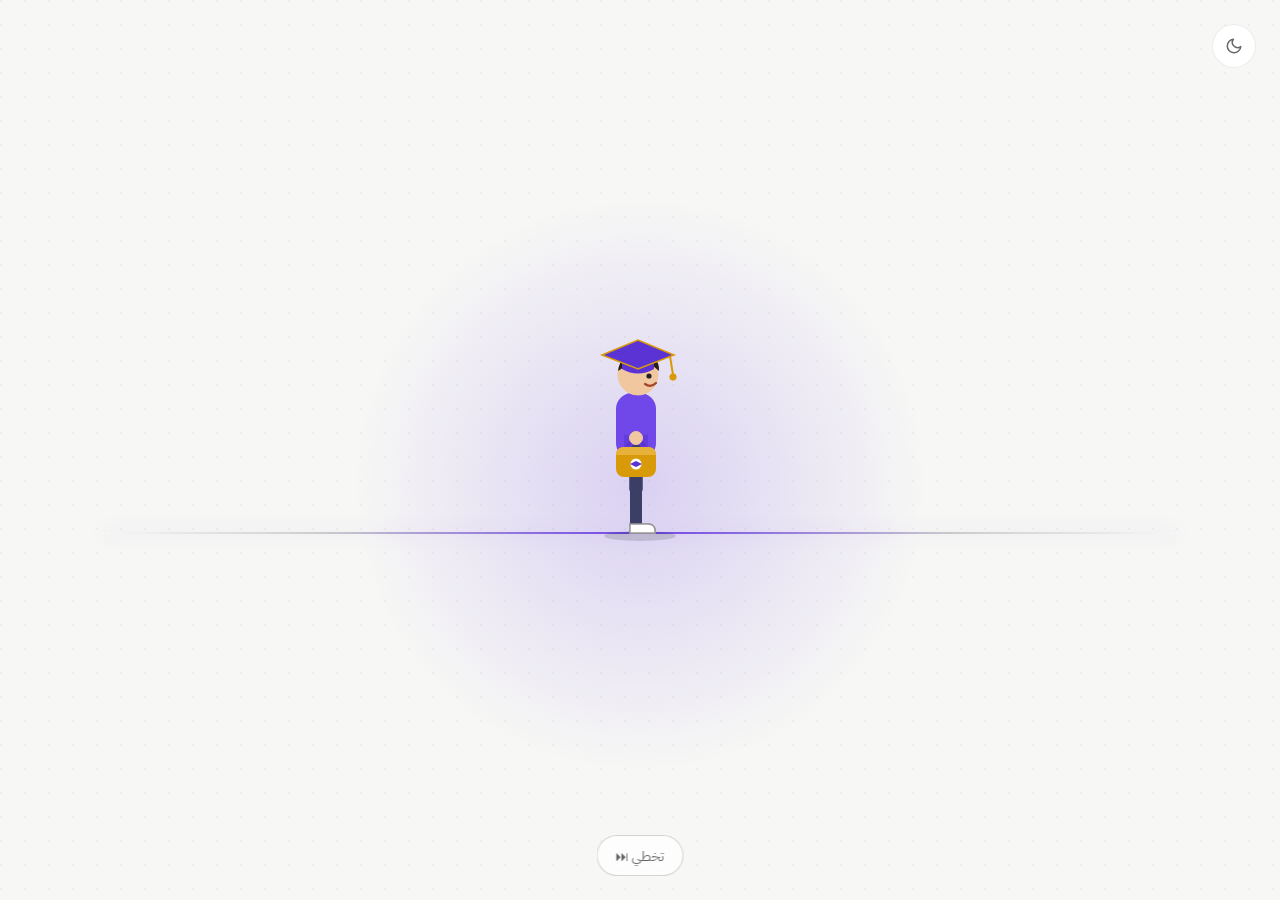
==== commit 40b9940b: "Add files via upload" ====
--- a/chat.html
+++ b/chat.html
@@ -4,7 +4,23 @@
   <meta charset="UTF-8">
   <meta name="viewport" content="width=device-width, initial-scale=1.0">
   <title>المحادثة مع المعلم | MFX Student</title>
-  <link href="https://fonts.googleapis.com/css2?family=IBM+Plex+Sans+Arabic:wght@300;400;500;600;700&display=swap" rel="stylesheet">
+  <meta name="theme-color" content="#050505">
+  <script>
+    (function () {
+      try {
+        var t = localStorage.getItem('mfx_theme');
+        if (t !== 'light' && t !== 'dark') {
+          t = window.matchMedia('(prefers-color-scheme: light)').matches ? 'light' : 'dark';
+        }
+        document.documentElement.setAttribute('data-theme', t);
+      } catch (e) {
+        document.documentElement.setAttribute('data-theme', 'dark');
+      }
+    })();
+  </script>
+  <link rel="preconnect" href="https://fonts.googleapis.com">
+  <link rel="preconnect" href="https://fonts.gstatic.com" crossorigin>
+  <link href="https://fonts.googleapis.com/css2?family=Plus+Jakarta+Sans:wght@300;400;500;600;700;800&family=IBM+Plex+Sans+Arabic:wght@300;400;500;600;700&display=swap" rel="stylesheet">
   <link rel="stylesheet" href="css/style.css">
 </head>
 <body>
@@ -21,6 +37,10 @@
         <li><a href="chat.html">💬 المعلم</a></li>
       </ul>
       <div class="nav-actions">
+        <button type="button" class="theme-toggle" onclick="toggleTheme()" aria-label="تبديل الوضع الليلي/النهاري" title="تبديل الوضع">
+          <svg class="icon-sun" viewBox="0 0 24 24" width="18" height="18" fill="none" stroke="currentColor" stroke-width="2" stroke-linecap="round" stroke-linejoin="round" aria-hidden="true"><circle cx="12" cy="12" r="4"/><path d="M12 2v2M12 20v2M4.93 4.93l1.41 1.41M17.66 17.66l1.41 1.41M2 12h2M20 12h2M4.93 19.07l1.41-1.41M17.66 6.34l1.41-1.41"/></svg>
+          <svg class="icon-moon" viewBox="0 0 24 24" width="18" height="18" fill="none" stroke="currentColor" stroke-width="2" stroke-linecap="round" stroke-linejoin="round" aria-hidden="true"><path d="M21 12.79A9 9 0 1 1 11.21 3 7 7 0 0 0 21 12.79z"/></svg>
+        </button>
         <span style="color:var(--text-secondary); font-size:0.9rem;">مرحباً، <span id="nav-name">—</span></span>
         <button class="btn btn-ghost" onclick="logout()">🚪 خروج</button>
       </div>
@@ -50,5 +70,6 @@
   </section>
 
   <script src="js/app.js"></script>
+  <script src="js/theme.js"></script>
 </body>
 </html>
--- a/css/style.css
+++ b/css/style.css
@@ -1,113 +1,166 @@
-
-@import url('https://fonts.googleapis.com/css2?family=Amiri:ital,wght@0,400;0,700;1,400&family=IBM+Plex+Sans+Arabic:wght@300;400;500;600;700&display=swap');
-
-/* ============================================================
-   "دفتر وحبر" (Notebook & Ink) — a warm, low-glare study theme.
-   Built deliberately AWAY from the two AI-default looks: this is
-   not cream-paper-with-terracotta, and not near-black-with-neon.
-   Instead: a warm charcoal-brown (never pure black — easier on
-   the eyes for long exam sessions) with a honey-amber "highlighter"
-   accent and a muted ink-teal second accent. Amiri (a classical
-   Arabic Naskh serif) carries headings — a nod to exam paper and
-   handwritten notebooks — while IBM Plex Sans Arabic stays for
-   body text and UI, where clarity matters more than character.
-   ============================================================ */
-:root {
-  /* "أزرق ليلي ونحاسي" (Midnight & Copper) — chosen design direction:
-     a cool midnight-blue base instead of the old warm charcoal-brown,
-     with a warm copper primary accent and a muted midnight-blue second
-     accent for contrast. Deliberately away from the purple/cyan
-     "generic AI" gradient look. Same tokens as the admin site, kept in
-     sync deliberately. */
-  --bg: #0d1420;
-  --bg-elevated: #111c2e;
-  --bg-card: #142234;
-  --bg-glass: rgba(20, 34, 52, 0.72);
-  --border: rgba(238, 241, 247, 0.08);
-  --border-hover: rgba(238, 241, 247, 0.18);
-  --text: #eef1f7;
-  --text-secondary: #8e9bb3;
-  --text-muted: #5c6579;
-  --accent: #c77c4a;
-  --accent-light: #d99a6e;
-  --accent-glow: rgba(199, 124, 74, 0.3);
-  --accent-2: #2e5fa3;
-  --accent-2-glow: rgba(46, 95, 163, 0.28);
-  --success: #4caf7d;
-  --warning: #d6a24a;
-  --danger: #d1594f;
+@import url('https://fonts.googleapis.com/css2?family=Plus+Jakarta+Sans:wght@300;400;500;600;700;800&family=IBM+Plex+Sans+Arabic:wght@300;400;500;600;700&display=swap');
+
+/* =============================================================
+   MFX Student — "Midnight Violet" premium design system
+   Dark  : deep black + electric violet + amber highlight
+   Light : warm off-white + violet accent + soft shadows
+   ============================================================= */
+
+:root,
+html[data-theme="dark"] {
+  --bg: #050505;
+  --bg-elevated: #0c0c0c;
+  --bg-card: #111111;
+  --bg-glass: rgba(10, 10, 10, 0.72);
+  --nav-bg: rgba(5, 5, 5, 0.72);
+  --border: rgba(255, 255, 255, 0.08);
+  --border-hover: rgba(255, 255, 255, 0.18);
+  --text: #ffffff;
+  --text-secondary: #a0a0a0;
+  --text-muted: #6a6a6a;
+  --accent: #8052ff;
+  --accent-deep: #6a3ce8;
+  --accent-light: #a78bfa;
+  --accent-glow: rgba(128, 82, 255, 0.35);
+  --accent-soft: rgba(128, 82, 255, 0.12);
+  --accent-2: #ffb829;
+  --accent-2-light: #ffca5e;
+  --accent-2-glow: rgba(255, 184, 41, 0.28);
+  --success: #4ade80;
+  --warning: #ffb829;
+  --danger: #f87171;
+  --dot-color: rgba(255, 255, 255, 0.045);
+  --shadow-sm: 0 1px 2px rgba(0, 0, 0, 0.5);
+  --shadow-md: 0 8px 30px rgba(0, 0, 0, 0.5);
+  --shadow-lg: 0 24px 60px rgba(0, 0, 0, 0.55);
   --radius-sm: 8px;
   --radius-md: 12px;
-  --radius-lg: 16px;
-  --radius-xl: 24px;
-  --shadow-sm: 0 1px 2px rgba(0,0,0,0.4);
-  --shadow-md: 0 4px 20px rgba(0,0,0,0.5);
-  --shadow-lg: 0 8px 40px rgba(0,0,0,0.6);
-  --shadow-glow: 0 0 40px var(--accent-glow);
+  --radius-lg: 18px;
+  --radius-xl: 26px;
   --transition: all 0.25s cubic-bezier(0.4, 0, 0.2, 1);
-  --font-display: 'Amiri', 'IBM Plex Sans Arabic', serif;
-}
-
-* { margin:0; padding:0; box-sizing:border-box; }
-html { scroll-behavior:smooth; }
+  --font-display: 'Plus Jakarta Sans', 'IBM Plex Sans Arabic', sans-serif;
+  --font-body: 'Plus Jakarta Sans', 'IBM Plex Sans Arabic', -apple-system, BlinkMacSystemFont, 'Segoe UI', sans-serif;
+}
+
+html[data-theme="light"] {
+  --bg: #f7f7f5;
+  --bg-elevated: #ffffff;
+  --bg-card: #ffffff;
+  --bg-glass: rgba(255, 255, 255, 0.78);
+  --nav-bg: rgba(247, 247, 245, 0.82);
+  --border: rgba(17, 17, 17, 0.08);
+  --border-hover: rgba(17, 17, 17, 0.18);
+  --text: #111111;
+  --text-secondary: #666666;
+  --text-muted: #999999;
+  --accent: #7047e8;
+  --accent-deep: #5b33d4;
+  --accent-light: #8b6bef;
+  --accent-glow: rgba(112, 71, 232, 0.22);
+  --accent-soft: rgba(112, 71, 232, 0.08);
+  --accent-2: #d99a0a;
+  --accent-2-light: #e8b13a;
+  --accent-2-glow: rgba(217, 154, 10, 0.18);
+  --success: #16a34a;
+  --warning: #d99a0a;
+  --danger: #dc2626;
+  --dot-color: rgba(17, 17, 17, 0.04);
+  --shadow-sm: 0 1px 2px rgba(17, 17, 17, 0.05);
+  --shadow-md: 0 8px 30px rgba(17, 17, 17, 0.08);
+  --shadow-lg: 0 24px 60px rgba(17, 17, 17, 0.12);
+}
+
+html.mfx-theme-anim,
+html.mfx-theme-anim *,
+html.mfx-theme-anim *::before,
+html.mfx-theme-anim *::after {
+  transition: background-color 0.5s ease, color 0.5s ease,
+              border-color 0.5s ease, box-shadow 0.5s ease !important;
+}
+
+* { margin: 0; padding: 0; box-sizing: border-box; }
+html { scroll-behavior: smooth; -webkit-text-size-adjust: 100%; }
 body {
-  font-family: 'IBM Plex Sans Arabic', sans-serif;
+  font-family: var(--font-body);
   background:
-    radial-gradient(circle at 1.5px 1.5px, rgba(238,241,247,0.05) 1px, transparent 0) 0 0/22px 22px,
+    radial-gradient(circle at 1px 1px, var(--dot-color) 1px, transparent 0) 0 0/24px 24px,
     var(--bg);
   color: var(--text);
   line-height: 1.7;
   min-height: 100vh;
   direction: rtl;
   -webkit-font-smoothing: antialiased;
-}
-h1, h2 { font-family: var(--font-display); }
-
-::-webkit-scrollbar { width: 6px; }
+  -moz-osx-font-smoothing: grayscale;
+  overflow-x: hidden;
+  transition: background-color 0.3s ease, color 0.3s ease;
+}
+h1, h2, h3, h4 { font-family: var(--font-display); letter-spacing: -0.02em; }
+h1 { font-weight: 700; }
+h2 { font-weight: 700; }
+h3 { font-weight: 600; }
+
+::-webkit-scrollbar { width: 8px; height: 8px; }
 ::-webkit-scrollbar-track { background: transparent; }
-::-webkit-scrollbar-thumb { background: var(--text-muted); border-radius: 3px; }
-::selection { background: var(--accent); color: #1a1509; }
-
-/* Visible keyboard focus everywhere — never removed, only restyled */
-a:focus-visible, button:focus-visible, input:focus-visible, textarea:focus-visible,
-select:focus-visible, .btn:focus-visible, .opt:focus-within {
+::-webkit-scrollbar-thumb { background: var(--border-hover); border-radius: 4px; }
+::-webkit-scrollbar-thumb:hover { background: var(--accent); }
+::selection { background: var(--accent); color: #fff; }
+
+a:focus-visible, button:focus-visible, input:focus-visible,
+textarea:focus-visible, select:focus-visible,
+.btn:focus-visible, .opt:focus-within {
   outline: 2px solid var(--accent);
-  outline-offset: 2px;
+  outline-offset: 3px;
+  border-radius: 4px;
 }
 
 @media (prefers-reduced-motion: reduce) {
-  .anim, .skel { animation: none !important; opacity: 1 !important; }
-  * { transition-duration: 0.01ms !important; }
-}
-
-.container { max-width: 1200px; margin:0 auto; padding: 0 24px; }
+  *, *::before, *::after {
+    animation-duration: 0.01ms !important;
+    animation-iteration-count: 1 !important;
+    transition-duration: 0.01ms !important;
+    scroll-behavior: auto !important;
+  }
+  .anim, .skel, .hero-particles { animation: none !important; opacity: 1 !important; }
+  .reveal { opacity: 1 !important; transform: none !important; }
+}
+
+/* ===== Layout ===== */
+.container { max-width: 1200px; margin: 0 auto; padding: 0 24px; }
 .section { padding: 100px 0; }
 
 .text-gradient {
   font-family: var(--font-display);
-  background: linear-gradient(135deg, var(--accent) 0%, var(--accent-2) 100%);
+  background: linear-gradient(120deg, var(--accent-light) 0%, var(--accent) 60%, var(--accent-deep) 100%);
   -webkit-background-clip: text;
   -webkit-text-fill-color: transparent;
   background-clip: text;
+  font-weight: 700;
+}
+html[data-theme="light"] .text-gradient {
+  background: linear-gradient(120deg, var(--accent) 0%, var(--accent-deep) 100%);
+  -webkit-background-clip: text;
+  -webkit-text-fill-color: transparent;
+  background-clip: text;
 }
 
 .glass {
   background: var(--bg-glass);
-  backdrop-filter: blur(20px) saturate(180%);
-  -webkit-backdrop-filter: blur(20px) saturate(180%);
-  border: 1px solid var(--border);
-}
-
-/* Navbar */
+  backdrop-filter: blur(24px) saturate(160%);
+  -webkit-backdrop-filter: blur(24px) saturate(160%);
+  border: 1px solid var(--border);
+}
+
+/* ===== Navbar ===== */
 .navbar {
   position: fixed;
-  top:0; left:0; right:0;
+  top: 0; left: 0; right: 0;
   z-index: 1000;
   height: 72px;
   display: flex;
   align-items: center;
-  background: rgba(13,20,32,0.82);
-  backdrop-filter: blur(20px);
+  background: var(--nav-bg);
+  backdrop-filter: blur(24px) saturate(160%);
+  -webkit-backdrop-filter: blur(24px) saturate(160%);
   border-bottom: 1px solid var(--border);
 }
 .navbar-inner {
@@ -118,6 +171,8 @@
   display: flex;
   align-items: center;
   justify-content: space-between;
+  gap: 16px;
+  position: relative;
 }
 .logo {
   display: flex;
@@ -125,22 +180,26 @@
   gap: 10px;
   text-decoration: none;
   color: var(--text);
+  font-family: var(--font-display);
   font-weight: 700;
-  font-size: 1.3rem;
+  font-size: 1.2rem;
+  letter-spacing: -0.02em;
 }
 .logo-mark {
-  width: 36px; height: 36px;
-  border-radius: 10px;
-  background: linear-gradient(135deg, var(--accent), var(--accent-2));
+  width: 38px; height: 38px;
+  border-radius: 12px;
+  background: linear-gradient(135deg, var(--accent), var(--accent-deep));
   display: flex;
   align-items: center;
   justify-content: center;
   font-size: 1.1rem;
-  box-shadow: 0 0 20px var(--accent-glow);
-}
+  box-shadow: 0 4px 20px var(--accent-glow), inset 0 1px 0 rgba(255,255,255,0.2);
+  transition: var(--transition);
+}
+.logo:hover .logo-mark { transform: rotate(-6deg) scale(1.05); }
 .nav-links {
   display: flex;
-  gap: 32px;
+  gap: 4px;
   list-style: none;
 }
 .nav-links a {
@@ -148,46 +207,87 @@
   text-decoration: none;
   font-size: 0.9rem;
   font-weight: 500;
-  transition: var(--transition);
-  position: relative;
-}
-.nav-links a:hover { color: var(--text); }
-.nav-links a::after {
-  content: '';
-  position: absolute;
-  bottom: -6px; left: 50%;
-  transform: translateX(-50%);
-  width: 0; height: 2px;
-  background: linear-gradient(90deg, var(--accent), var(--accent-2));
-  border-radius: 2px;
-  transition: var(--transition);
-}
-.nav-links a:hover::after { width: 100%; }
-.nav-actions { display: flex; gap: 12px; align-items: center; }
-
-/* Hamburger button for the nav-links dropdown above — hidden on desktop
-   (where nav-links is already always visible), shown only ≤768px via
-   the media query below. */
+  padding: 8px 14px;
+  border-radius: 100px;
+  transition: var(--transition);
+  position: relative;
+}
+.nav-links a:hover {
+  color: var(--text);
+  background: var(--accent-soft);
+}
+.nav-links a.active {
+  color: var(--accent);
+  background: var(--accent-soft);
+}
+.nav-actions { display: flex; gap: 10px; align-items: center; }
+
 .mfx-nav-toggle {
   display: none;
   align-items: center; justify-content: center;
   width: 40px; height: 40px;
   background: transparent;
   border: 1px solid var(--border);
-  border-radius: var(--radius-md);
+  border-radius: 12px;
   color: var(--text);
   font-size: 1.2rem;
   cursor: pointer;
-}
-
-/* Buttons */
+  transition: var(--transition);
+}
+.mfx-nav-toggle:hover { border-color: var(--accent); color: var(--accent); }
+
+/* ===== Theme toggle ===== */
+.theme-toggle {
+  display: inline-flex;
+  align-items: center;
+  justify-content: center;
+  width: 38px; height: 38px;
+  border-radius: 50%;
+  background: transparent;
+  border: 1px solid var(--border);
+  color: var(--text-secondary);
+  cursor: pointer;
+  position: relative;
+  overflow: hidden;
+  padding: 0;
+  flex-shrink: 0;
+  transition: var(--transition);
+}
+.theme-toggle:hover {
+  color: var(--accent);
+  border-color: var(--accent);
+  box-shadow: 0 0 24px var(--accent-glow);
+  transform: rotate(15deg);
+}
+.theme-toggle svg {
+  position: absolute;
+  top: 50%; left: 50%;
+  margin: -9px 0 0 -9px;
+  transition: transform 0.55s cubic-bezier(0.6, -0.28, 0.735, 0.045),
+              opacity 0.35s ease;
+}
+html[data-theme="dark"] .theme-toggle .icon-sun { opacity: 1; transform: rotate(0deg) scale(1); }
+html[data-theme="dark"] .theme-toggle .icon-moon { opacity: 0; transform: rotate(-90deg) scale(0.4); }
+html[data-theme="light"] .theme-toggle .icon-sun { opacity: 0; transform: rotate(90deg) scale(0.4); }
+html[data-theme="light"] .theme-toggle .icon-moon { opacity: 1; transform: rotate(0deg) scale(1); }
+
+.theme-toggle-floating {
+  position: fixed;
+  top: 24px;
+  inset-inline-start: 24px;
+  z-index: 1001;
+  background: var(--bg-card);
+  width: 44px; height: 44px;
+}
+
+/* ===== Buttons ===== */
 .btn {
   display: inline-flex;
   align-items: center;
   justify-content: center;
   gap: 8px;
-  padding: 10px 22px;
-  border-radius: var(--radius-md);
+  padding: 11px 24px;
+  border-radius: 12px;
   font-size: 0.9rem;
   font-weight: 600;
   text-decoration: none;
@@ -196,95 +296,108 @@
   transition: var(--transition);
   font-family: inherit;
   white-space: nowrap;
+  position: relative;
+  letter-spacing: -0.01em;
 }
 .btn-primary {
-  background: linear-gradient(135deg, var(--accent), var(--accent-2));
-  color: white;
-  box-shadow: 0 0 0 0 var(--accent-glow);
+  background: linear-gradient(135deg, var(--accent), var(--accent-deep));
+  color: #fff;
+  box-shadow: 0 4px 20px var(--accent-glow), inset 0 1px 0 rgba(255,255,255,0.2);
 }
 .btn-primary:hover {
   transform: translateY(-2px);
-  box-shadow: 0 8px 30px var(--accent-glow), 0 0 0 1px rgba(238,241,247,0.12) inset;
-}
+  box-shadow: 0 12px 36px var(--accent-glow), inset 0 1px 0 rgba(255,255,255,0.25);
+  filter: brightness(1.08);
+}
+.btn-primary:active { transform: translateY(0); }
 .btn-secondary {
   background: var(--bg-elevated);
   color: var(--text);
   border: 1px solid var(--border);
 }
+html[data-theme="dark"] .btn-secondary { background: #161616; }
 .btn-secondary:hover {
-  border-color: var(--border-hover);
-  background: rgba(238,241,247,0.04);
+  border-color: var(--accent);
+  color: var(--accent);
   transform: translateY(-1px);
 }
 .btn-ghost {
   background: transparent;
   color: var(--text-secondary);
-}
-.btn-ghost:hover { color: var(--text); }
+  border: 1px solid transparent;
+}
+.btn-ghost:hover {
+  color: var(--text);
+  background: var(--accent-soft);
+  border-color: var(--border);
+}
 .btn-danger {
-  background: rgba(239,68,68,0.1);
+  background: rgba(248, 113, 113, 0.1);
   color: var(--danger);
-  border: 1px solid rgba(239,68,68,0.2);
-}
+  border: 1px solid rgba(248, 113, 113, 0.22);
+}
+html[data-theme="light"] .btn-danger { background: rgba(220, 38, 38, 0.08); }
 .btn-danger:hover {
-  background: rgba(239,68,68,0.2);
+  background: rgba(248, 113, 113, 0.18);
   transform: translateY(-1px);
 }
-.btn-lg { padding: 14px 32px; font-size: 1rem; }
-.btn-sm { padding: 6px 14px; font-size: 0.8rem; }
-
-/* Hero */
+.btn-lg { padding: 15px 34px; font-size: 1rem; border-radius: 14px; }
+.btn-sm { padding: 7px 15px; font-size: 0.8rem; border-radius: 10px; }
+.btn[disabled], .btn.is-loading { opacity: 0.6; cursor: not-allowed; pointer-events: none; }
+
+/* ===== Hero ===== */
 .hero {
   position: relative;
   padding: 160px 0 100px;
   overflow: hidden;
   text-align: center;
+  isolation: isolate;
 }
 .hero::before {
   content: '';
   position: absolute;
-  top: -50%; left: 50%;
-  width: 800px; height: 800px;
-  background: radial-gradient(circle, var(--accent-glow) 0%, transparent 70%);
+  top: -40%; left: 50%;
+  width: 900px; height: 900px;
+  background: radial-gradient(circle, var(--accent-glow) 0%, transparent 62%);
   pointer-events: none;
-  animation: mfx-hero-drift 9s ease-in-out infinite;
-}
-/* Second, smaller glow in the second accent color — was missing before,
-   so the hero only ever breathed in one color. Drifts opposite the
-   first for a subtle parallax feel instead of both moving in sync. */
+  animation: mfx-hero-drift 11s ease-in-out infinite;
+  z-index: -1;
+}
 .hero::after {
   content: '';
   position: absolute;
-  bottom: -30%; right: 8%;
-  width: 420px; height: 420px;
-  background: radial-gradient(circle, var(--accent-2-glow) 0%, transparent 70%);
+  bottom: -35%; right: 6%;
+  width: 520px; height: 520px;
+  background: radial-gradient(circle, var(--accent-2-glow) 0%, transparent 68%);
   pointer-events: none;
-  animation: mfx-hero-drift-2 7s ease-in-out infinite;
+  animation: mfx-hero-drift-2 9s ease-in-out infinite;
+  z-index: -1;
 }
 @keyframes mfx-hero-drift {
   0%, 100% { transform: translateX(-50%) translateY(0); }
-  50% { transform: translateX(-50%) translateY(24px); }
+  50% { transform: translateX(-50%) translateY(28px); }
 }
 @keyframes mfx-hero-drift-2 {
   0%, 100% { transform: translate(0, 0) scale(1); }
-  50% { transform: translate(-18px, -14px) scale(1.08); }
+  50% { transform: translate(-20px, -16px) scale(1.08); }
 }
 .hero h1 {
-  font-size: clamp(2.5rem, 6vw, 4.5rem);
-  font-weight: 700;
-  line-height: 1.15;
-  margin-bottom: 24px;
+  font-size: clamp(2.5rem, 6vw, 4.4rem);
+  font-weight: 800;
+  line-height: 1.1;
+  margin-bottom: 22px;
   position: relative;
   z-index: 1;
-  letter-spacing: -0.02em;
+  letter-spacing: -0.035em;
 }
 .hero p {
-  font-size: 1.2rem;
+  font-size: 1.15rem;
   color: var(--text-secondary);
   max-width: 560px;
   margin: 0 auto 40px;
   position: relative;
   z-index: 1;
+  line-height: 1.7;
 }
 .hero-actions {
   display: flex;
@@ -295,7 +408,32 @@
   z-index: 1;
 }
 
-/* Cards */
+/* Hero particles — injected by theme.js */
+.hero-particles {
+  position: absolute;
+  inset: 0;
+  pointer-events: none;
+  overflow: hidden;
+  z-index: 0;
+}
+.hero-particles span {
+  position: absolute;
+  width: 3px; height: 3px;
+  border-radius: 50%;
+  background: var(--accent-light);
+  box-shadow: 0 0 8px var(--accent);
+  animation: mfx-float 8s ease-in-out infinite;
+}
+html[data-theme="light"] .hero-particles span {
+  background: var(--accent);
+  box-shadow: 0 0 6px var(--accent-glow);
+}
+@keyframes mfx-float {
+  0%, 100% { transform: translate(0, 0); opacity: 0.3; }
+  50% { transform: translate(14px, -22px); opacity: 0.9; }
+}
+
+/* ===== Cards ===== */
 .card {
   background: var(--bg-card);
   border: 1px solid var(--border);
@@ -304,26 +442,30 @@
   transition: var(--transition);
   position: relative;
 }
+html[data-theme="dark"] .card { background: linear-gradient(180deg, #121212 0%, #0e0e0e 100%); }
 .card::before {
   content: '';
   position: absolute;
   top: 0; left: 0; right: 0;
   height: 1px;
-  background: linear-gradient(90deg, transparent, rgba(238,241,247,0.1), transparent);
+  background: linear-gradient(90deg, transparent, var(--border-hover), transparent);
+  z-index: 1;
 }
 .card:hover {
-  border-color: var(--border-hover);
+  border-color: var(--accent);
   transform: translateY(-6px);
-  box-shadow: var(--shadow-lg), 0 0 60px rgba(224,152,47,0.08);
+  box-shadow: var(--shadow-lg), 0 0 60px var(--accent-glow);
 }
 .card-img {
   width: 100%;
-  height: 200px;
-  background: linear-gradient(135deg, #241f17 0%, #17140f 50%, #241f17 100%);
+  height: 180px;
+  background:
+    radial-gradient(circle at 30% 30%, var(--accent-glow) 0%, transparent 60%),
+    linear-gradient(135deg, var(--bg-elevated) 0%, var(--bg-card) 100%);
   display: flex;
   align-items: center;
   justify-content: center;
-  font-size: 3.5rem;
+  font-size: 3.4rem;
   position: relative;
   overflow: hidden;
 }
@@ -331,20 +473,22 @@
   content: '';
   position: absolute;
   inset: 0;
-  background: linear-gradient(to top, var(--bg-card), transparent 60%);
+  background: linear-gradient(to top, var(--bg-card), transparent 65%);
 }
 .card-body { padding: 24px; }
 .card-tag {
   display: inline-block;
   padding: 4px 12px;
-  background: rgba(224,152,47,0.1);
-  color: var(--accent-light);
+  background: var(--accent-soft);
+  color: var(--accent);
   border-radius: 100px;
-  font-size: 0.75rem;
+  font-size: 0.72rem;
   font-weight: 600;
+  letter-spacing: 0.04em;
+  text-transform: uppercase;
   margin-bottom: 12px;
 }
-.card h3 { font-size: 1.15rem; font-weight: 600; margin-bottom: 8px; line-height: 1.4; }
+.card h3 { font-size: 1.15rem; font-weight: 600; margin-bottom: 8px; line-height: 1.4; letter-spacing: -0.015em; }
 .card p { color: var(--text-secondary); font-size: 0.9rem; line-height: 1.7; margin-bottom: 16px; }
 .card-footer {
   display: flex;
@@ -356,7 +500,7 @@
 .card-price { font-size: 1.4rem; font-weight: 700; }
 .card-price span { font-size: 0.8rem; color: var(--text-muted); font-weight: 400; }
 
-/* Grids */
+/* ===== Grids ===== */
 .grid-3 {
   display: grid;
   grid-template-columns: repeat(auto-fill, minmax(320px, 1fr));
@@ -364,11 +508,11 @@
 }
 .grid-4 {
   display: grid;
-  grid-template-columns: repeat(auto-fill, minmax(260px, 1fr));
+  grid-template-columns: repeat(auto-fill, minmax(240px, 1fr));
   gap: 20px;
 }
 
-/* Feature cards */
+/* ===== Feature cards ===== */
 .feature-card {
   padding: 32px;
   background: var(--bg-card);
@@ -377,33 +521,35 @@
   transition: var(--transition);
 }
 .feature-card:hover {
-  border-color: rgba(224,152,47,0.3);
-  box-shadow: 0 0 40px rgba(224,152,47,0.06);
+  border-color: var(--accent);
+  box-shadow: 0 0 40px var(--accent-glow);
+  transform: translateY(-4px);
 }
 .feature-icon {
-  width: 48px; height: 48px;
-  border-radius: var(--radius-md);
-  background: linear-gradient(135deg, var(--accent), var(--accent-2));
+  width: 52px; height: 52px;
+  border-radius: 14px;
+  background: linear-gradient(135deg, var(--accent), var(--accent-deep));
   display: flex;
   align-items: center;
   justify-content: center;
   font-size: 1.4rem;
   margin-bottom: 20px;
-  box-shadow: 0 4px 20px var(--accent-glow);
+  box-shadow: 0 8px 24px var(--accent-glow);
 }
 .feature-card h3 { font-size: 1.05rem; font-weight: 600; margin-bottom: 8px; }
 .feature-card p { color: var(--text-secondary); font-size: 0.9rem; line-height: 1.7; }
 
-/* Tabs */
+/* ===== Tabs ===== */
 .tabs {
   display: flex;
-  gap: 4px;
+  gap: 6px;
   border-bottom: 1px solid var(--border);
   margin-bottom: 32px;
   overflow-x: auto;
 }
+.tabs::-webkit-scrollbar { height: 0; }
 .tab {
-  padding: 14px 24px;
+  padding: 12px 22px;
   background: none;
   border: none;
   color: var(--text-secondary);
@@ -411,21 +557,28 @@
   font-size: 0.9rem;
   font-weight: 600;
   cursor: pointer;
+  border-radius: 12px 12px 0 0;
   border-bottom: 2px solid transparent;
   transition: var(--transition);
   white-space: nowrap;
 }
-.tab:hover { color: var(--text); }
-.tab.active { color: var(--text); border-bottom-color: var(--accent); }
-
-/* Accordion */
+.tab:hover { color: var(--text); background: var(--accent-soft); }
+.tab.active {
+  color: var(--accent);
+  border-bottom-color: var(--accent);
+}
+
+/* ===== Accordion ===== */
 .accordion-item {
   background: var(--bg-card);
   border: 1px solid var(--border);
   border-radius: var(--radius-md);
   overflow: hidden;
-  margin-bottom: 8px;
-}
+  margin-bottom: 10px;
+  transition: var(--transition);
+}
+.accordion-item:hover { border-color: var(--border-hover); }
+.accordion-item.open { border-color: var(--accent); box-shadow: 0 0 30px var(--accent-glow); }
 .accordion-header {
   padding: 18px 22px;
   display: flex;
@@ -435,28 +588,20 @@
   transition: var(--transition);
   user-select: none;
 }
-.accordion-header:hover { background: rgba(238,241,247,0.03); }
+.accordion-header:hover { background: var(--accent-soft); }
 .accordion-header h4 { font-size: 0.95rem; font-weight: 600; }
 .accordion-header .meta {
   display: flex;
   align-items: center;
   gap: 16px;
   color: var(--text-muted);
-  font-size: 0.85rem;
-}
-.accordion-content {
-  padding: 0 22px 22px;
-  display: none;
-}
+  font-size: 0.82rem;
+}
+.accordion-content { padding: 0 22px 22px; display: none; }
 .accordion-item.open .accordion-content { display: block; }
-.accordion-item.open .accordion-header { border-bottom: 1px solid var(--border); }
-
-/* Exam */
-.exam-wrap {
-  max-width: 800px;
-  margin: 0 auto;
-  padding: 120px 24px 60px;
-}
+
+/* ===== Exam ===== */
+.exam-wrap { max-width: 800px; margin: 0 auto; padding: 120px 24px 60px; }
 .exam-header { text-align: center; margin-bottom: 48px; }
 .timer {
   display: inline-flex;
@@ -466,35 +611,43 @@
   background: var(--bg-card);
   border: 1px solid var(--border);
   border-radius: 100px;
-  font-size: 1.1rem;
+  font-size: 1.05rem;
   font-weight: 700;
-  font-family: monospace;
-  letter-spacing: 1px;
-  transition: var(--transition);
-}
-/* Last minute of an exam — clear, calm urgency: color only, no motion
-   that could distract from actually finishing the exam. */
+  font-family: 'Plus Jakarta Sans', ui-monospace, monospace;
+  letter-spacing: 1.5px;
+  transition: var(--transition);
+}
 .timer.timer-low {
   color: var(--danger);
   border-color: var(--danger);
-  background: rgba(207,93,76,0.08);
-}
-
-/* Question navigator — answered vs. unanswered at a glance, so a student
-   can jump straight to what's left instead of re-reading every question. */
+  background: rgba(248, 113, 113, 0.08);
+  animation: mfx-timer-pulse 1.2s ease-in-out infinite;
+}
+@keyframes mfx-timer-pulse {
+  50% { box-shadow: 0 0 24px rgba(248, 113, 113, 0.4); }
+}
 .q-nav-pill {
-  width: 38px; height: 38px; border-radius: 50%; padding: 0;
-  border: 1px solid var(--border); background: var(--bg-card);
-  color: var(--text-secondary); font-weight: 600; font-size: 0.85rem;
-  cursor: pointer; transition: var(--transition);
-}
-.q-nav-pill:hover { border-color: var(--border-hover); }
+  width: 38px; height: 38px;
+  border-radius: 50%;
+  padding: 0;
+  border: 1px solid var(--border);
+  background: var(--bg-card);
+  color: var(--text-secondary);
+  font-weight: 600;
+  font-size: 0.82rem;
+  cursor: pointer;
+  transition: var(--transition);
+}
+.q-nav-pill:hover { border-color: var(--accent); color: var(--accent); }
 .q-nav-pill.answered {
-  background: rgba(79,157,143,0.12); border-color: var(--accent-2); color: var(--accent-2);
+  background: var(--accent-soft);
+  border-color: var(--accent);
+  color: var(--accent);
 }
 .q-nav-pill.current {
-  background: linear-gradient(135deg, var(--accent), var(--accent-2));
-  border-color: transparent; color: #1a1509;
+  background: linear-gradient(135deg, var(--accent), var(--accent-deep));
+  border-color: transparent;
+  color: #fff;
   box-shadow: 0 0 0 3px var(--accent-glow);
 }
 .q-card {
@@ -503,35 +656,43 @@
   border-radius: var(--radius-lg);
   padding: 32px;
   margin-bottom: 20px;
+  animation: fadeUp 0.4s ease both;
 }
 .q-num {
   display: inline-block;
-  padding: 4px 14px;
-  background: linear-gradient(135deg, var(--accent), var(--accent-2));
-  color: white;
+  padding: 5px 14px;
+  background: linear-gradient(135deg, var(--accent), var(--accent-deep));
+  color: #fff;
   border-radius: 100px;
-  font-size: 0.75rem;
+  font-size: 0.72rem;
   font-weight: 700;
+  letter-spacing: 0.05em;
   margin-bottom: 16px;
 }
-.q-text { font-size: 1.1rem; font-weight: 600; margin-bottom: 24px; line-height: 1.8; }
+.q-text { font-size: 1.08rem; font-weight: 600; margin-bottom: 24px; line-height: 1.85; letter-spacing: -0.01em; }
 .opts { display: flex; flex-direction: column; gap: 10px; }
 .opt {
   display: flex;
   align-items: center;
   gap: 14px;
-  padding: 16px 20px;
+  padding: 15px 20px;
   background: var(--bg-elevated);
   border: 1px solid var(--border);
   border-radius: var(--radius-md);
   cursor: pointer;
   transition: var(--transition);
 }
-.opt:hover { border-color: rgba(224,152,47,0.4); background: rgba(224,152,47,0.04); }
-.opt input[type="radio"] { width: 20px; height: 20px; accent-color: var(--accent); flex-shrink: 0; }
-.opt.sel { border-color: var(--accent); background: rgba(224,152,47,0.08); }
-
-/* Auth */
+html[data-theme="dark"] .opt { background: #131313; }
+.opt:hover { border-color: var(--accent); background: var(--accent-soft); }
+.opt input[type="radio"], .opt input[type="checkbox"] {
+  width: 20px; height: 20px;
+  accent-color: var(--accent);
+  flex-shrink: 0;
+  cursor: pointer;
+}
+.opt.sel { border-color: var(--accent); background: var(--accent-soft); box-shadow: 0 0 0 3px var(--accent-glow); }
+
+/* ===== Auth ===== */
 .auth-wrap {
   min-height: 100vh;
   display: flex;
@@ -544,15 +705,16 @@
 .auth-wrap::before {
   content: '';
   position: absolute;
-  top: 20%; left: 50%;
+  top: 15%; left: 50%;
   transform: translateX(-50%);
-  width: 600px; height: 600px;
-  background: radial-gradient(circle, var(--accent-glow) 0%, transparent 60%);
+  width: 700px; height: 700px;
+  background: radial-gradient(circle, var(--accent-glow) 0%, transparent 58%);
   pointer-events: none;
+  animation: mfx-hero-drift 12s ease-in-out infinite;
 }
 .auth-card {
   width: 100%;
-  max-width: 420px;
+  max-width: 440px;
   background: var(--bg-card);
   border: 1px solid var(--border);
   border-radius: var(--radius-xl);
@@ -560,54 +722,58 @@
   position: relative;
   overflow: hidden;
   z-index: 1;
-}
-/* Same drifting-blob motif as the hero, scaled down for a card — gives
-   the login screen a bit of life instead of sitting completely static. */
+  box-shadow: var(--shadow-lg);
+}
+html[data-theme="dark"] .auth-card { background: linear-gradient(180deg, #141414 0%, #0e0e0e 100%); }
 .auth-card::before {
   content: '';
   position: absolute;
-  top: -70px; right: -50px;
-  width: 200px; height: 200px;
+  top: -80px; right: -60px;
+  width: 220px; height: 220px;
+  border-radius: 50%;
+  background: var(--accent-glow);
+  filter: blur(50px);
+  pointer-events: none;
+  z-index: 0;
+  animation: mfx-drift-1 9s ease-in-out infinite;
+}
+.auth-card::after {
+  content: '';
+  position: absolute;
+  bottom: -70px; left: -50px;
+  width: 160px; height: 160px;
   border-radius: 50%;
   background: var(--accent-2-glow);
-  filter: blur(6px);
+  filter: blur(50px);
   pointer-events: none;
   z-index: 0;
-  animation: mfx-drift-1 8s ease-in-out infinite;
-}
-.auth-card::after {
-  content: '';
-  position: absolute;
-  bottom: -60px; left: -40px;
-  width: 140px; height: 140px;
-  border-radius: 50%;
-  background: var(--accent-glow);
-  filter: blur(6px);
-  pointer-events: none;
-  z-index: 0;
-  animation: mfx-drift-2 6s ease-in-out infinite;
+  animation: mfx-drift-2 7s ease-in-out infinite;
 }
 .auth-card > * { position: relative; z-index: 1; }
-.auth-card .logo { justify-content: center; margin-bottom: 36px; }
+.auth-card .logo { justify-content: center; margin-bottom: 32px; }
 .auth-card h2 {
-  text-align: center; margin-bottom: 20px; font-size: 1.6rem;
-  position: relative; padding-bottom: 16px;
-}
-/* Signature motif: a short two-tone "highlighter" stroke under the title —
-   the one deliberately handmade-feeling accent in an otherwise disciplined,
-   quiet layout. Pure CSS, no image asset. */
+  text-align: center;
+  margin-bottom: 18px;
+  font-size: 1.55rem;
+  position: relative;
+  padding-bottom: 16px;
+  font-weight: 700;
+}
 .auth-card h2::after {
   content: '';
-  position: absolute; bottom: 0; right: 50%; transform: translateX(50%);
-  width: 56px; height: 4px; border-radius: 4px;
+  position: absolute;
+  bottom: 0; right: 50%;
+  transform: translateX(50%);
+  width: 56px; height: 4px;
+  border-radius: 4px;
   background: linear-gradient(90deg, var(--accent), var(--accent-2));
 }
-.auth-card > p { text-align: center; color: var(--text-secondary); margin-bottom: 32px; font-size: 0.95rem; }
-.form-group { margin-bottom: 20px; }
+.auth-card > p { text-align: center; color: var(--text-secondary); margin-bottom: 30px; font-size: 0.92rem; }
+.form-group { margin-bottom: 18px; }
 .form-group label {
   display: block;
   margin-bottom: 8px;
-  font-size: 0.85rem;
+  font-size: 0.83rem;
   font-weight: 500;
   color: var(--text-secondary);
 }
@@ -622,73 +788,93 @@
   font-size: 0.95rem;
   transition: var(--transition);
 }
-.inp:focus { outline: none; border-color: var(--accent); box-shadow: 0 0 0 3px var(--accent-glow); }
+html[data-theme="dark"] .inp { background: #161616; }
+.inp:focus {
+  outline: none;
+  border-color: var(--accent);
+  box-shadow: 0 0 0 4px var(--accent-glow);
+  background: var(--bg-card);
+}
 .inp::placeholder { color: var(--text-muted); }
 
-/* Empty states */
-.empty {
-  text-align: center;
-  padding: 80px 24px;
-  color: var(--text-muted);
-}
+/* ===== Empty states ===== */
+.empty { text-align: center; padding: 80px 24px; color: var(--text-muted); }
 .empty-icon { font-size: 4rem; margin-bottom: 20px; opacity: 0.5; }
-.empty h3 { color: var(--text-secondary); margin-bottom: 8px; font-size: 1.1rem; }
+.empty h3 { color: var(--text-secondary); margin-bottom: 8px; font-size: 1.1rem; font-weight: 600; }
 .empty p { font-size: 0.9rem; max-width: 400px; margin: 0 auto; }
 
-/* Badges */
+/* ===== Badges ===== */
 .badge {
   display: inline-flex;
   align-items: center;
   gap: 6px;
   padding: 5px 12px;
   border-radius: 100px;
-  font-size: 0.75rem;
+  font-size: 0.72rem;
   font-weight: 600;
-}
-.badge-ok { background: rgba(34,197,94,0.1); color: #4ade80; }
-.badge-warn { background: rgba(245,158,11,0.1); color: #fbbf24; }
-.badge-err { background: rgba(239,68,68,0.1); color: #f87171; }
-.badge-info { background: rgba(224,152,47,0.1); color: var(--accent-light); }
-
-/* Progress */
+  letter-spacing: 0.02em;
+}
+.badge-ok { background: rgba(74, 222, 128, 0.12); color: var(--success); }
+.badge-warn { background: var(--accent-2-glow); color: var(--accent-2-light); }
+html[data-theme="light"] .badge-warn { color: var(--accent-2); }
+.badge-err { background: rgba(248, 113, 113, 0.12); color: var(--danger); }
+.badge-info { background: var(--accent-soft); color: var(--accent); }
+
+/* ===== Progress ===== */
 .prog { width: 100%; height: 6px; background: var(--bg-elevated); border-radius: 100px; overflow: hidden; }
-.prog-fill { height: 100%; background: linear-gradient(90deg, var(--accent), var(--accent-2)); border-radius: 100px; transition: width 0.5s ease; }
-
-/* Toast */
+html[data-theme="dark"] .prog { background: #1a1a1a; }
+.prog-fill {
+  height: 100%;
+  background: linear-gradient(90deg, var(--accent), var(--accent-light));
+  border-radius: 100px;
+  transition: width 0.7s cubic-bezier(0.4, 0, 0.2, 1);
+  box-shadow: 0 0 12px var(--accent-glow);
+}
+
+/* ===== Toast ===== */
 .toast {
   position: fixed;
   bottom: 28px;
   left: 50%;
-  transform: translateX(-50%) translateY(100px);
-  padding: 14px 28px;
-  background: var(--bg-card);
-  border: 1px solid var(--border);
-  border-radius: var(--radius-md);
+  transform: translateX(-50%) translateY(120px);
+  padding: 14px 26px;
+  background: var(--bg-card);
+  border: 1px solid var(--border);
+  border-radius: 14px;
   color: var(--text);
   font-size: 0.9rem;
   font-weight: 500;
   z-index: 9999;
   opacity: 0;
-  transition: all 0.4s cubic-bezier(0.4, 0, 0.2, 1);
-  box-shadow: var(--shadow-lg);
+  transition: all 0.42s cubic-bezier(0.16, 1, 0.3, 1);
+  box-shadow: var(--shadow-lg), 0 0 40px var(--accent-glow);
+  max-width: 90vw;
 }
 .toast.on { transform: translateX(-50%) translateY(0); opacity: 1; }
 
-/* Section header */
+/* ===== Section header ===== */
 .sec-head { text-align: center; margin-bottom: 64px; }
 .sec-head h2 {
-  font-size: clamp(1.8rem, 4vw, 2.6rem); margin-bottom: 20px; font-weight: 700;
-  position: relative; display: inline-block; padding-bottom: 18px;
+  font-size: clamp(1.9rem, 4vw, 2.7rem);
+  margin-bottom: 20px;
+  font-weight: 700;
+  position: relative;
+  display: inline-block;
+  padding-bottom: 18px;
+  letter-spacing: -0.03em;
 }
 .sec-head h2::after {
   content: '';
-  position: absolute; bottom: 0; right: 50%; transform: translateX(50%);
-  width: 72px; height: 4px; border-radius: 4px;
+  position: absolute;
+  bottom: 0; right: 50%;
+  transform: translateX(50%);
+  width: 72px; height: 4px;
+  border-radius: 4px;
   background: linear-gradient(90deg, var(--accent), var(--accent-2));
 }
-.sec-head p { color: var(--text-secondary); font-size: 1.05rem; max-width: 520px; margin: 0 auto; line-height: 1.7; }
-
-/* Footer */
+.sec-head p { color: var(--text-secondary); font-size: 1.02rem; max-width: 520px; margin: 0 auto; line-height: 1.7; }
+
+/* ===== Footer ===== */
 .footer {
   border-top: 1px solid var(--border);
   padding: 40px 0;
@@ -697,29 +883,45 @@
   font-size: 0.85rem;
 }
 
-/* Animations */
+/* ===== Animations ===== */
 @keyframes fadeUp {
-  from { opacity: 0; transform: translateY(30px); }
+  from { opacity: 0; transform: translateY(24px); }
   to { opacity: 1; transform: translateY(0); }
 }
-.anim { animation: fadeUp 0.7s ease forwards; opacity: 0; }
-.d1 { animation-delay: 0.1s; }
-.d2 { animation-delay: 0.2s; }
-.d3 { animation-delay: 0.3s; }
-
-/* Skeleton */
+.anim { animation: fadeUp 0.7s cubic-bezier(0.16, 1, 0.3, 1) forwards; opacity: 0; }
+.d1 { animation-delay: 0.08s; }
+.d2 { animation-delay: 0.16s; }
+.d3 { animation-delay: 0.24s; }
+
+/* Scroll reveal — applied by theme.js */
+.reveal { opacity: 0; transform: translateY(24px); }
+.reveal.is-visible {
+  opacity: 1;
+  transform: translateY(0);
+  transition: opacity 0.75s cubic-bezier(0.16, 1, 0.3, 1),
+              transform 0.75s cubic-bezier(0.16, 1, 0.3, 1);
+}
+
+/* ===== Skeleton ===== */
 .skel {
-  background: linear-gradient(90deg, var(--bg-elevated) 25%, var(--bg-card) 50%, var(--bg-elevated) 75%);
+  background: linear-gradient(90deg,
+    var(--bg-elevated) 25%,
+    var(--bg-card) 50%,
+    var(--bg-elevated) 75%);
   background-size: 200% 100%;
-  animation: shimmer 1.5s infinite;
+  animation: shimmer 1.6s infinite;
   border-radius: var(--radius-md);
+}
+html[data-theme="dark"] .skel {
+  background: linear-gradient(90deg, #131313 25%, #1c1c1c 50%, #131313 75%);
+  background-size: 200% 100%;
 }
 @keyframes shimmer {
   0% { background-position: 200% 0; }
   100% { background-position: -200% 0; }
 }
 
-/* Dashboard sidebar */
+/* ===== Dashboard ===== */
 .dash-sidebar {
   width: 260px;
   height: 100vh;
@@ -731,11 +933,7 @@
   z-index: 100;
   overflow-y: auto;
 }
-.dash-main {
-  margin-right: 260px;
-  padding: 96px 32px 32px;
-  min-height: 100vh;
-}
+.dash-main { margin-right: 260px; padding: 96px 32px 32px; min-height: 100vh; }
 .dash-nav-item {
   display: flex;
   align-items: center;
@@ -750,8 +948,8 @@
   margin-bottom: 4px;
 }
 .dash-nav-item:hover, .dash-nav-item.active {
-  background: rgba(224,152,47,0.08);
-  color: var(--text);
+  background: var(--accent-soft);
+  color: var(--accent);
 }
 .dash-nav-item.active { border-right: 2px solid var(--accent); }
 
@@ -761,33 +959,38 @@
   border-radius: var(--radius-lg);
   padding: 24px;
   transition: var(--transition);
-}
-.stat-card:hover { border-color: var(--border-hover); }
-.stat-value { font-size: 2rem; font-weight: 700; margin-bottom: 4px; }
-.stat-label { color: var(--text-secondary); font-size: 0.85rem; }
-
-/* Table */
+  position: relative;
+  overflow: hidden;
+}
+html[data-theme="dark"] .stat-card { background: linear-gradient(180deg, #131313 0%, #0e0e0e 100%); }
+.stat-card::after {
+  content: '';
+  position: absolute;
+  top: 0; left: 0; right: 0;
+  height: 2px;
+  background: linear-gradient(90deg, transparent, var(--accent), transparent);
+  opacity: 0;
+  transition: opacity 0.3s ease;
+}
+.stat-card:hover { border-color: var(--accent); transform: translateY(-4px); box-shadow: 0 0 40px var(--accent-glow); }
+.stat-card:hover::after { opacity: 1; }
+.stat-value { font-size: 2.1rem; font-weight: 800; margin-bottom: 4px; letter-spacing: -0.03em; line-height: 1.1; }
+.stat-label { color: var(--text-secondary); font-size: 0.83rem; }
+
+/* ===== Table ===== */
 .table-wrap { overflow-x: auto; }
-table {
-  width: 100%;
-  border-collapse: collapse;
-  font-size: 0.9rem;
-}
-th, td {
-  padding: 14px 16px;
-  text-align: right;
-  border-bottom: 1px solid var(--border);
-}
+table { width: 100%; border-collapse: collapse; font-size: 0.9rem; }
+th, td { padding: 14px 16px; text-align: right; border-bottom: 1px solid var(--border); }
 th {
   color: var(--text-secondary);
   font-weight: 600;
-  font-size: 0.8rem;
+  font-size: 0.78rem;
   text-transform: uppercase;
-  letter-spacing: 0.5px;
-}
-tr:hover td { background: rgba(238,241,247,0.03); }
-
-/* Leaderboard */
+  letter-spacing: 0.06em;
+}
+tr:hover td { background: var(--accent-soft); }
+
+/* ===== Leaderboard ===== */
 .leaderboard-item {
   display: flex;
   align-items: center;
@@ -799,9 +1002,10 @@
   margin-bottom: 8px;
   transition: var(--transition);
 }
-.leaderboard-item:hover { border-color: var(--border-hover); }
+html[data-theme="dark"] .leaderboard-item { background: #121212; }
+.leaderboard-item:hover { border-color: var(--accent); transform: translateX(-4px); }
 .leaderboard-rank {
-  width: 36px; height: 36px;
+  width: 38px; height: 38px;
   border-radius: 50%;
   display: flex;
   align-items: center;
@@ -810,159 +1014,146 @@
   font-size: 0.9rem;
   flex-shrink: 0;
 }
-.rank-1 { background: linear-gradient(135deg, #fbbf24, #f59e0b); color: #000; }
-.rank-2 { background: linear-gradient(135deg, #e5e7eb, #9ca3af); color: #000; }
-.rank-3 { background: linear-gradient(135deg, #fdba74, #ea580c); color: #000; }
+.rank-1 { background: linear-gradient(135deg, #fbbf24, #f59e0b); color: #1a1509; box-shadow: 0 0 20px rgba(251, 191, 36, 0.4); }
+.rank-2 { background: linear-gradient(135deg, #e5e7eb, #9ca3af); color: #1a1509; }
+.rank-3 { background: linear-gradient(135deg, #fdba74, #ea580c); color: #1a1509; }
 .rank-other { background: var(--bg-elevated); color: var(--text-secondary); }
-
-/* Responsive */
-@media (max-width: 768px) {
-  /* FIX: this used to just hide the nav links (كورساتي / لوحتي /
-     المتصدرين / المعلم) with no way back to them — that's what made
-     those pages unreachable from a phone. Now the hamburger button
-     (added next to the logo) toggles them open as a dropdown instead. */
-  .nav-links {
-    display: none;
-    position: absolute;
-    top: 72px; right: 0; left: 0;
-    flex-direction: column;
-    gap: 4px;
-    background: var(--bg-card);
-    border-bottom: 1px solid var(--border);
-    padding: 12px 24px 16px;
-    z-index: 999;
-  }
-  .nav-links.mfx-open { display: flex; }
-  .nav-links a { display: block; padding: 10px 4px; }
-  .nav-links a::after { display: none; }
-  .mfx-nav-toggle { display: flex; }
-  .hero { padding: 130px 0 60px; }
-  .hero h1 { font-size: 2rem; }
-  .section { padding: 60px 0; }
-  .grid-3, .grid-4 { grid-template-columns: 1fr; }
-  .auth-card { padding: 36px 24px; }
-  .dash-sidebar { display: none; }
-  .dash-main { margin-right: 0; padding: 80px 16px 16px; }
-
-  /* Video / presentation viewer pages (video.html, presentation.html):
-     on a phone, every extra pixel of top padding and side margin pushes
-     the actual player further down and makes it narrower for no reason —
-     this is the single biggest "does this feel made for my phone" cue,
-     so the player gets almost the full screen width and the page starts
-     right under the navbar instead of leaving a big empty gap. */
-  .viewer-section { padding: 74px 0 24px !important; }
-  .viewer-container { padding: 0 8px !important; }
-  .viewer-frame-wrap { border-radius: 10px !important; }
-}
-
-@media (max-width: 480px) {
-  /* Very small phones: shave the last bit of side margin so the frame
-     is essentially edge-to-edge, matching how a native video app looks. */
-  .viewer-container { padding: 0 4px !important; }
-  .viewer-frame-wrap { border-radius: 6px !important; }
-}
-
-/* ===== Global loading spinner — two-tone (accent + accent-2), so even
-   the small inline version carries the midnight/copper identity instead
-   of a flat single-color ring. ===== */
+html[data-theme="dark"] .rank-other { background: #1a1a1a; }
+
+/* ===== Vocab ===== */
+.vocab-card {
+  display: flex;
+  align-items: center;
+  justify-content: space-between;
+  gap: 12px;
+  padding: 16px 20px;
+  background: var(--bg-card);
+  border: 1px solid var(--border);
+  border-radius: var(--radius-md);
+  transition: var(--transition);
+}
+html[data-theme="dark"] .vocab-card { background: #121212; }
+.vocab-card:hover { border-color: var(--accent); box-shadow: 0 0 24px var(--accent-glow); }
+.vocab-word { font-weight: 600; font-size: 1.05rem; color: var(--text); }
+.vocab-lang-badge {
+  display: inline-block;
+  padding: 4px 12px;
+  background: var(--accent-soft);
+  color: var(--accent);
+  font-size: 0.72rem;
+  font-weight: 700;
+  border-radius: 20px;
+  letter-spacing: 0.05em;
+}
+.vocab-play-btn { padding: 8px 16px; font-size: 0.9rem; }
+.vocab-play-btn:active { transform: scale(0.95); }
+.vocab-play-btn:disabled { opacity: 0.6; cursor: not-allowed; }
+.vocab-play-btn:disabled:hover { transform: none; }
+
+/* ===== Form helpers ===== */
+.btn.active {
+  background: var(--accent) !important;
+  color: #fff !important;
+  box-shadow: 0 0 24px var(--accent-glow) !important;
+}
+.mode-toggle {
+  display: flex;
+  gap: 8px;
+  margin-bottom: 16px;
+  border-bottom: 2px solid var(--border);
+  padding-bottom: 12px;
+}
+.mode-toggle .btn { flex: 1; border-radius: 12px 12px 0 0; border-bottom: 3px solid transparent; }
+.mode-toggle .btn.active { border-bottom-color: var(--accent); background: transparent; color: var(--accent); }
+textarea.inp { resize: vertical; font-family: var(--font-body); line-height: 1.7; }
+
+/* ===== Global spinner ===== */
 .mfx-spinner {
   display: inline-block;
   width: 18px;
   height: 18px;
-  border: 2px solid rgba(255,255,255,0.2);
+  border: 2px solid var(--border-hover);
   border-top-color: var(--accent);
-  border-left-color: var(--accent-2);
+  border-left-color: var(--accent-light);
   border-radius: 50%;
-  animation: mfx-spin 0.6s linear infinite;
+  animation: mfx-spin 0.7s linear infinite;
   vertical-align: -3px;
   margin-left: 8px;
 }
 @keyframes mfx-spin { to { transform: rotate(360deg); } }
 
-/* ===== Decorative drifting blobs — soft, slow-moving color washes used
-   behind hero/auth/loader content for a bit of life without being loud.
-   Usage: wrap a positioned container with overflow:hidden and drop
-   <span class="mfx-blob mfx-blob-1"></span><span class="mfx-blob mfx-blob-2"></span>
-   inside it, before the real content. ===== */
+/* ===== Blobs ===== */
 .mfx-blob {
   position: absolute;
   border-radius: 50%;
-  filter: blur(18px);
+  filter: blur(30px);
   opacity: 0.35;
   pointer-events: none;
   z-index: 0;
 }
 .mfx-blob-1 {
   width: 180px; height: 180px;
-  background: var(--accent-2);
+  background: var(--accent);
   top: -60px; right: -40px;
-  animation: mfx-drift-1 8s ease-in-out infinite;
+  animation: mfx-drift-1 9s ease-in-out infinite;
 }
 .mfx-blob-2 {
   width: 120px; height: 120px;
-  background: var(--accent);
+  background: var(--accent-2);
   bottom: -40px; left: -30px;
-  animation: mfx-drift-2 6s ease-in-out infinite;
-}
-@keyframes mfx-drift-1 { 0%, 100% { transform: translate(0,0) scale(1); } 50% { transform: translate(-16px, 16px) scale(1.1); } }
-@keyframes mfx-drift-2 { 0%, 100% { transform: translate(0,0) scale(1); } 50% { transform: translate(14px, -12px) scale(0.9); } }
-
-.btn[disabled], .btn.is-loading {
-  opacity: 0.7;
-  cursor: not-allowed;
-  pointer-events: none;
-}
-
-/* Full-page loading overlay shown while a page's initial data is being
-   fetched, so the student sees a spinner instead of a blank page. Two
-   slow blobs drift behind the loader so the wait feels alive rather
-   than a dead blank screen. */
+  animation: mfx-drift-2 7s ease-in-out infinite;
+}
+@keyframes mfx-drift-1 {
+  0%, 100% { transform: translate(0, 0) scale(1); }
+  50% { transform: translate(-18px, 16px) scale(1.12); }
+}
+@keyframes mfx-drift-2 {
+  0%, 100% { transform: translate(0, 0) scale(1); }
+  50% { transform: translate(14px, -14px) scale(0.9); }
+}
+
+/* ===== Page loader ===== */
 .mfx-page-loader {
-  position: fixed; inset: 0; z-index: 9999;
-  display: flex; align-items: center; justify-content: center;
+  position: fixed;
+  inset: 0;
+  z-index: 9999;
+  display: flex;
+  align-items: center;
+  justify-content: center;
   background: var(--bg);
   overflow: hidden;
-  transition: opacity 0.2s ease;
+  transition: opacity 0.25s ease;
 }
 .mfx-page-loader.is-hiding { opacity: 0; pointer-events: none; }
 .mfx-page-loader-content {
-  position: relative; z-index: 1;
-  display: flex; flex-direction: column; align-items: center; gap: 14px;
+  position: relative;
+  z-index: 1;
+  display: flex;
+  flex-direction: column;
+  align-items: center;
+  gap: 16px;
 }
 .mfx-page-loader-credit {
   font-family: var(--font-display);
-  font-size: 1rem; font-weight: 700; letter-spacing: 0.5px;
-  background: linear-gradient(135deg, var(--accent), var(--accent-2));
-  -webkit-background-clip: text; -webkit-text-fill-color: transparent; background-clip: text;
-}
-/* Exploding-cubes page-loader — SIX small individual 3D-ish cubes that
-   burst outward in different directions (tumbling as they fly), then
-   snap back together, on a loop, while the whole cluster slowly spins.
-   Reuses the exact markup already output by showPageLoader() in
-   app.js (.loader-cube-wrap > .loader-cube > 6x .face) — no HTML/JS
-   change needed, this file is a drop-in replacement for the old
-   page-loader CSS. */
-.loader-cube-wrap {
-  width: 110px; height: 110px;
-  display: flex; align-items: center; justify-content: center;
-}
-.loader-cube {
-  position: relative;
-  width: 0; height: 0;
-  animation: cube-cluster-spin 6s linear infinite;
-}
+  font-size: 1rem;
+  font-weight: 700;
+  letter-spacing: 0.4px;
+  background: linear-gradient(120deg, var(--accent-light), var(--accent), var(--accent-2));
+  -webkit-background-clip: text;
+  -webkit-text-fill-color: transparent;
+  background-clip: text;
+}
+.loader-cube-wrap { width: 110px; height: 110px; display: flex; align-items: center; justify-content: center; }
+.loader-cube { position: relative; width: 0; height: 0; animation: cube-cluster-spin 7s linear infinite; }
 .loader-cube .face {
   position: absolute;
   top: 50%; left: 50%;
   width: 14px; height: 14px;
   margin: -7px 0 0 -7px;
-  background: linear-gradient(135deg, var(--accent), var(--accent-2));
+  background: linear-gradient(135deg, var(--accent), var(--accent-deep));
   border-radius: 3px;
-  box-shadow: 0 3px 8px rgba(0,0,0,0.35);
-}
-/* Fake top + side faces on each little cube (classic CSS isometric-cube
-   trick) so every burst piece reads as an actual small cube, not a flat
-   square, while it flies and tumbles. */
+  box-shadow: 0 3px 10px var(--accent-glow);
+}
 .loader-cube .face::before {
   content: '';
   position: absolute;
@@ -978,197 +1169,100 @@
   position: absolute;
   top: 1px; left: 13px;
   width: 7px; height: 14px;
-  background: var(--accent-2);
-  opacity: 0.7;
+  background: var(--accent-deep);
+  opacity: 0.8;
   transform: skewY(-38deg);
   border-radius: 0 2px 2px 0;
 }
-
-.face-front  { animation: explode-front  1.5s ease-in-out infinite; }
-.face-back   { animation: explode-back   1.5s ease-in-out infinite 0.06s; }
-.face-right  { animation: explode-right  1.5s ease-in-out infinite 0.12s; }
-.face-left   { animation: explode-left   1.5s ease-in-out infinite 0.18s; }
-.face-top    { animation: explode-top    1.5s ease-in-out infinite 0.24s; }
-.face-bottom { animation: explode-bottom 1.5s ease-in-out infinite 0.3s; }
-
-@keyframes cube-cluster-spin {
-  from { transform: rotate(0deg); }
-  to   { transform: rotate(360deg); }
-}
-
-@keyframes explode-front {
-  0%, 12%, 100% { transform: translate(0, 0) rotate(0deg); opacity: 0.95; }
-  50% { transform: translate(0, -46px) rotate(220deg); opacity: 0.35; }
-}
-@keyframes explode-back {
-  0%, 12%, 100% { transform: translate(0, 0) rotate(0deg); opacity: 0.95; }
-  50% { transform: translate(0, 46px) rotate(-220deg); opacity: 0.35; }
-}
-@keyframes explode-right {
-  0%, 12%, 100% { transform: translate(0, 0) rotate(0deg); opacity: 0.95; }
-  50% { transform: translate(46px, 0) rotate(260deg); opacity: 0.35; }
-}
-@keyframes explode-left {
-  0%, 12%, 100% { transform: translate(0, 0) rotate(0deg); opacity: 0.95; }
-  50% { transform: translate(-46px, 0) rotate(-260deg); opacity: 0.35; }
-}
-@keyframes explode-top {
-  0%, 12%, 100% { transform: translate(0, 0) rotate(0deg); opacity: 0.95; }
-  50% { transform: translate(-34px, -34px) rotate(180deg); opacity: 0.35; }
-}
-@keyframes explode-bottom {
-  0%, 12%, 100% { transform: translate(0, 0) rotate(0deg); opacity: 0.95; }
-  50% { transform: translate(34px, 34px) rotate(-180deg); opacity: 0.35; }
-}
-
-/* Full-card "pending results" state after submit but before the teacher
-   publishes results — no score, no ranking, just a calm confirmation. */
-.results-pending {
+.face-front  { animation: explode-front  1.6s ease-in-out infinite; }
+.face-back   { animation: explode-back   1.6s ease-in-out infinite 0.06s; }
+.face-right  { animation: explode-right  1.6s ease-in-out infinite 0.12s; }
+.face-left   { animation: explode-left   1.6s ease-in-out infinite 0.18s; }
+.face-top    { animation: explode-top    1.6s ease-in-out infinite 0.24s; }
+.face-bottom { animation: explode-bottom 1.6s ease-in-out infinite 0.3s; }
+@keyframes cube-cluster-spin { from { transform: rotate(0deg); } to { transform: rotate(360deg); } }
+@keyframes explode-front  { 0%, 12%, 100% { transform: translate(0, 0) rotate(0deg); opacity: 0.95; } 50% { transform: translate(0, -46px) rotate(220deg); opacity: 0.3; } }
+@keyframes explode-back   { 0%, 12%, 100% { transform: translate(0, 0) rotate(0deg); opacity: 0.95; } 50% { transform: translate(0, 46px) rotate(-220deg); opacity: 0.3; } }
+@keyframes explode-right  { 0%, 12%, 100% { transform: translate(0, 0) rotate(0deg); opacity: 0.95; } 50% { transform: translate(46px, 0) rotate(260deg); opacity: 0.3; } }
+@keyframes explode-left   { 0%, 12%, 100% { transform: translate(0, 0) rotate(0deg); opacity: 0.95; } 50% { transform: translate(-46px, 0) rotate(-260deg); opacity: 0.3; } }
+@keyframes explode-top    { 0%, 12%, 100% { transform: translate(0, 0) rotate(0deg); opacity: 0.95; } 50% { transform: translate(-34px, -34px) rotate(180deg); opacity: 0.3; } }
+@keyframes explode-bottom { 0%, 12%, 100% { transform: translate(0, 0) rotate(0deg); opacity: 0.95; } 50% { transform: translate(34px, 34px) rotate(-180deg); opacity: 0.3; } }
+
+/* ===== Results pending ===== */
+.results-pending { text-align: center; }
+.results-pending .icon { font-size: 3rem; margin-bottom: 12px; }
+
+/* ===== Audio / autosave ===== */
+.q-audio { width: 100%; margin-bottom: 16px; }
+.autosave-status { font-size: 0.72rem; color: var(--text-muted); margin-top: 8px; min-height: 1em; }
+
+/* ===== Presentation deterrent cover ===== */
+#presentation-blur-cover {
+  position: absolute;
+  inset: 0;
+  display: none;
+  align-items: center;
+  justify-content: center;
+  background: rgba(0, 0, 0, 0.85);
+  color: #fff;
+  font-size: 0.9rem;
   text-align: center;
-}
-.results-pending .icon { font-size: 3rem; margin-bottom: 12px; }
-
-/* Listening question audio player — rendered once and never re-created on
-   answer selection, so it never restarts playback. */
-.q-audio {
-  width: 100%;
-  margin-bottom: 16px;
-}
-
-/* Small inline autosave indicator */
-.autosave-status {
-  font-size: 0.75rem;
-  color: var(--text-muted);
-  margin-top: 8px;
-  min-height: 1em;
-}
-
-/* ===== VOCABULARY SECTION ENHANCEMENTS ===== */
-.vocab-card {
-  display: flex;
-  align-items: center;
-  justify-content: space-between;
-  gap: 12px;
-  padding: 16px 20px;
-  background: linear-gradient(135deg, var(--bg-card) 0%, var(--bg-elevated) 100%);
-  border: 1px solid var(--border-hover);
-  border-radius: var(--radius-md);
-  transition: var(--transition);
-  cursor: default;
-}
-
-.vocab-card:hover {
-  background: linear-gradient(135deg, var(--bg-elevated) 0%, var(--bg-card) 100%);
-  border-color: var(--accent-glow);
-  box-shadow: 0 0 20px var(--accent-glow);
-}
-
-.vocab-word {
-  font-weight: 600;
-  font-size: 1.1rem;
-  color: var(--text);
-  letter-spacing: 0.5px;
-}
-
-.vocab-lang-badge {
-  display: inline-block;
-  padding: 4px 12px;
-  background: var(--accent-glow);
-  color: var(--accent);
-  font-size: 0.75rem;
-  font-weight: 600;
-  border-radius: 20px;
-  text-transform: uppercase;
-}
-
-.vocab-play-btn {
-  padding: 8px 16px;
-  font-size: 0.95rem;
-  transition: var(--transition);
-}
-
-.vocab-play-btn:active {
-  transform: scale(0.95);
-}
-
-/* ===== FORM ENHANCEMENTS ===== */
-.btn.active {
-  background: var(--accent) !important;
-  color: #1a1509 !important;
-  box-shadow: var(--shadow-glow) !important;
-}
-
-.mode-toggle {
-  display: flex;
-  gap: 8px;
-  margin-bottom: 16px;
-  border-bottom: 2px solid var(--border);
-  padding-bottom: 12px;
-}
-
-.mode-toggle .btn {
-  flex: 1;
-  border-radius: var(--radius-md) var(--radius-md) 0 0;
-  border-bottom: 3px solid transparent;
-  transition: var(--transition);
-}
-
-.mode-toggle .btn.active {
-  border-bottom-color: var(--accent);
-  background: transparent;
-  color: var(--accent);
-}
-
-.inp {
-  font-size: 1rem;
-  line-height: 1.6;
-}
-
-textarea.inp {
-  resize: vertical;
-  font-family: 'IBM Plex Sans Arabic', monospace;
-}
-
-/* ===== RESPONSIVE IMPROVEMENTS ===== */
+  padding: 24px;
+  z-index: 6;
+  backdrop-filter: blur(20px);
+  -webkit-backdrop-filter: blur(20px);
+}
+
+/* ===== Responsive ===== */
+@media (max-width: 900px) {
+  .grid-3 { grid-template-columns: repeat(auto-fill, minmax(260px, 1fr)); }
+}
+
 @media (max-width: 768px) {
-  .vocab-card {
+  .nav-links {
+    display: none;
+    position: absolute;
+    top: 72px;
+    right: 0; left: 0;
     flex-direction: column;
-    align-items: flex-start;
-    gap: 12px;
+    gap: 4px;
+    background: var(--bg-card);
+    border-bottom: 1px solid var(--border);
+    padding: 14px 20px 18px;
+    z-index: 999;
+    box-shadow: var(--shadow-lg);
   }
-  
-  .vocab-card > div:last-child {
-    width: 100%;
-    display: flex;
-    gap: 8px;
-  }
-  
-  .vocab-card .btn {
-    flex: 1;
-    min-width: 0;
-  }
-
-  .mode-toggle {
-    flex-direction: column;
-  }
-
-  .mode-toggle .btn {
-    border-bottom: none;
-    border-right: 3px solid transparent;
-  }
-
-  .mode-toggle .btn.active {
-    border-right-color: var(--accent);
-    border-bottom: none;
-  }
-}
-
-/* ===== LOADING STATE ===== */
-.vocab-play-btn:disabled {
-  opacity: 0.6;
-  cursor: not-allowed;
-}
-
-.vocab-play-btn:disabled:hover {
-  transform: none;
-}
+  .nav-links.mfx-open { display: flex; animation: fadeUp 0.3s ease both; }
+  .nav-links a { display: block; padding: 12px 14px; border-radius: 12px; }
+  .mfx-nav-toggle { display: flex; }
+  .nav-actions > span { display: none; }
+  .hero { padding: 130px 0 60px; }
+  .hero h1 { font-size: clamp(2rem, 8vw, 2.6rem); }
+  .section { padding: 60px 0; }
+  .grid-3, .grid-4 { grid-template-columns: 1fr; }
+  .auth-card { padding: 36px 24px; }
+  .dash-sidebar { display: none; }
+  .dash-main { margin-right: 0; padding: 84px 16px 16px; }
+  .viewer-section { padding: 74px 0 24px !important; }
+  .viewer-container { padding: 0 10px !important; }
+  .viewer-frame-wrap { border-radius: 12px !important; }
+  .q-card { padding: 22px; }
+  .exam-wrap { padding: 100px 16px 40px; }
+  .q-nav-pill { width: 34px; height: 34px; font-size: 0.78rem; }
+  .vocab-card { flex-direction: column; align-items: flex-start; gap: 12px; }
+  .vocab-card > div:last-child { width: 100%; display: flex; gap: 8px; }
+  .vocab-card .btn { flex: 1; }
+  .mode-toggle { flex-direction: column; }
+  .mode-toggle .btn { border-bottom: none; border-right: 3px solid transparent; }
+  .mode-toggle .btn.active { border-right-color: var(--accent); border-bottom: none; }
+}
+
+@media (max-width: 480px) {
+  .container { padding: 0 16px; }
+  .navbar-inner { padding: 0 16px; }
+  .btn { padding: 10px 18px; font-size: 0.86rem; }
+  .btn-lg { padding: 13px 26px; font-size: 0.95rem; }
+  .stat-value { font-size: 1.7rem; }
+  .viewer-container { padding: 0 4px !important; }
+  .viewer-frame-wrap { border-radius: 8px !important; }
+}
